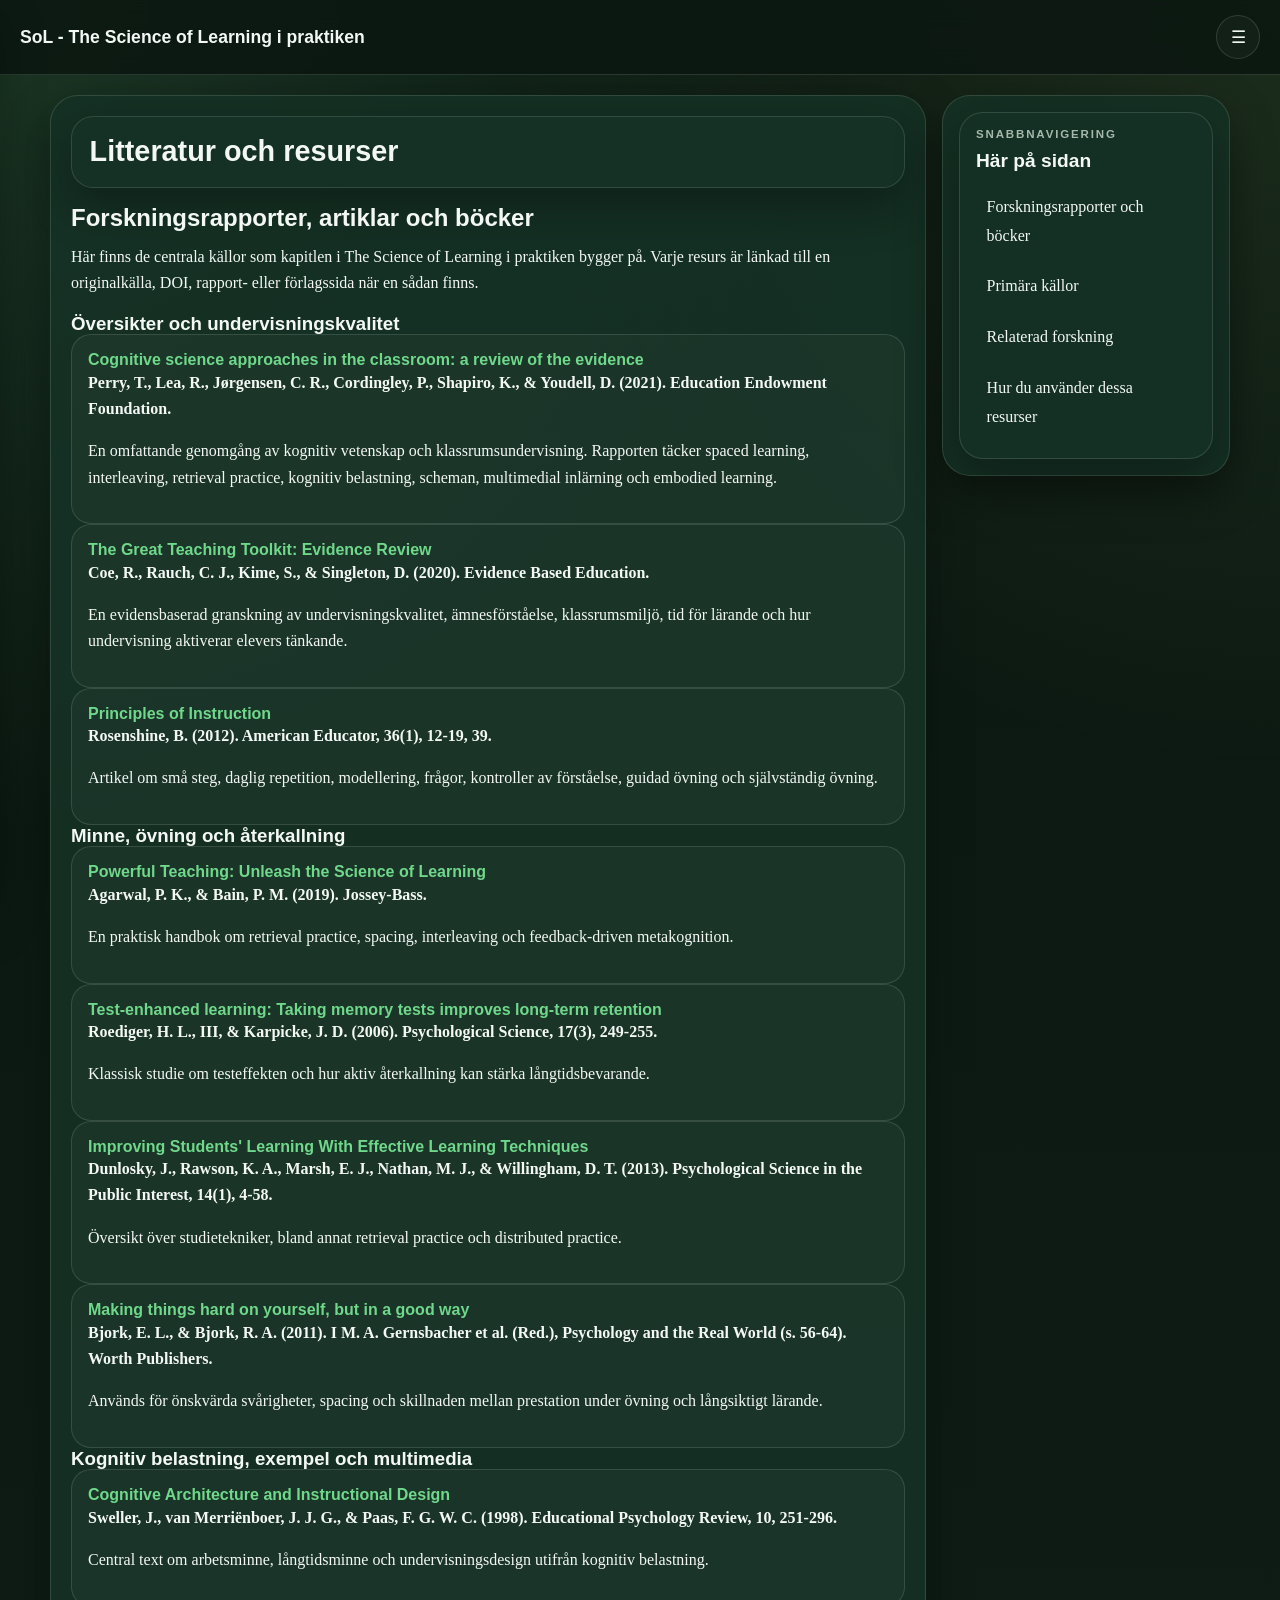
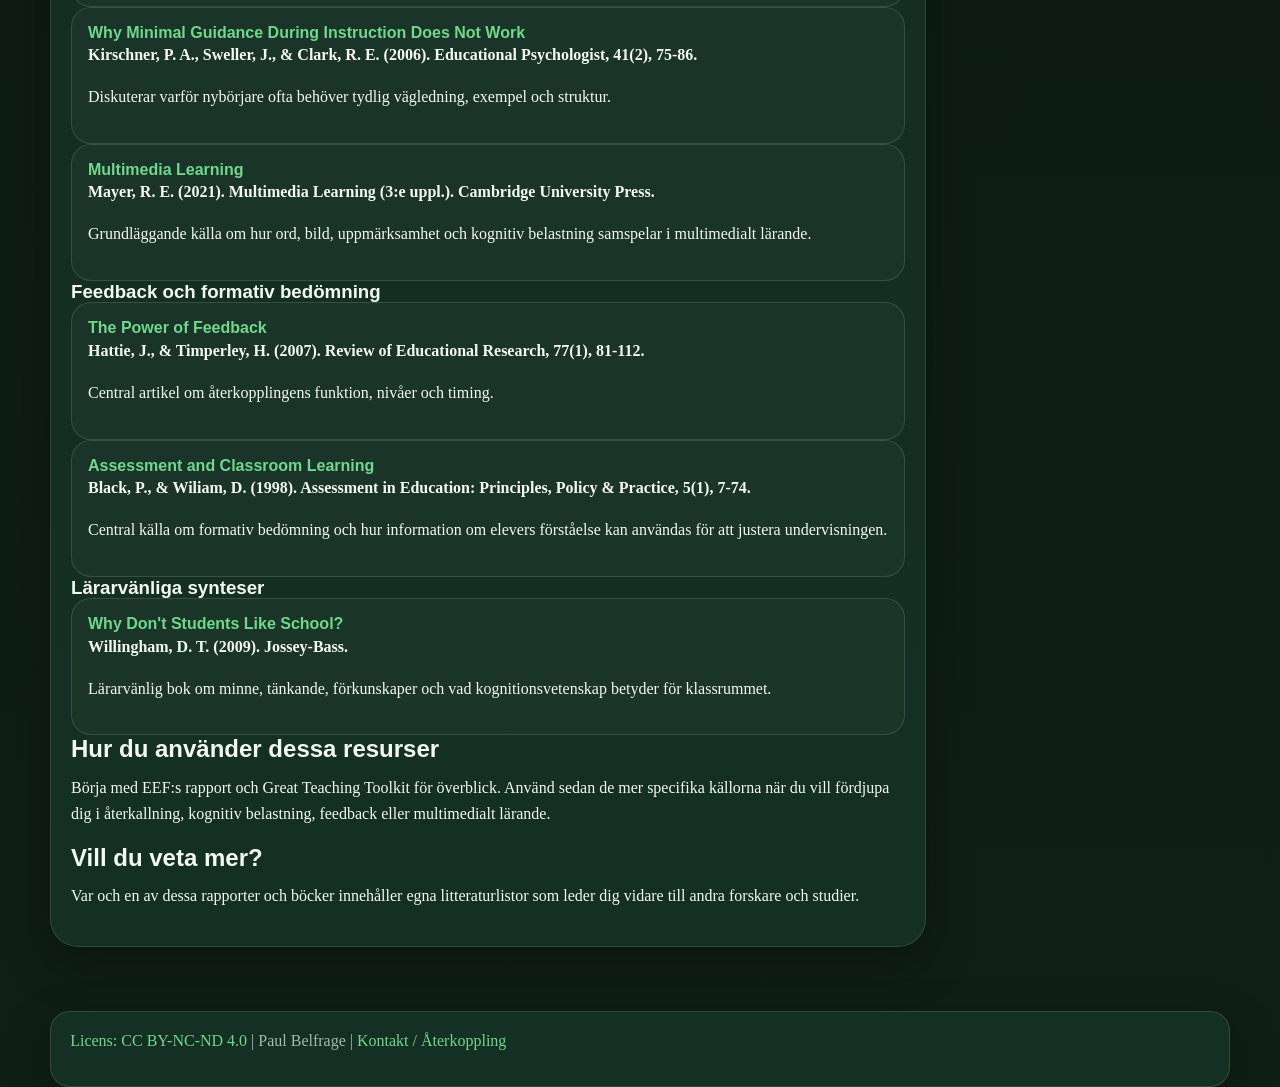
==== litteratur.html @ 5ec09e28 "first commit" ====
<!DOCTYPE html>
<html lang="sv">

<head>
    <meta charset="UTF-8">
    <meta name="viewport" content="width=device-width, initial-scale=1.0">
    <meta name="description"
        content="Litteratur och resurser för The Science of Learning i praktiken - alla originalrapporter och böcker.">
    <title>Litteratur och resurser - The Science of Learning i praktiken</title>
    <link rel="stylesheet" href="css/style.css">
</head>

<body>
    <nav class="navbar">
        <a href="index.html" class="logo">SoL - The Science of Learning i praktiken</a>
        <button class="menu-toggle" id="menu-toggle" aria-label="Öppna kapitelmeny">☰</button>
    </nav>

    <aside class="side-menu" id="side-menu" aria-label="Kapitelmeny">
        <a href="index.html" class="menu-close" id="menu-close" aria-label="Stäng kapitelmeny">✕</a>
        <h2>Meny</h2>
        <nav class="chapter-menu">
            <a href="index.html">Hem</a>
            <a href="chapters/chapter-1.html">Kapitel 1: Introduktion</a>
            <a href="litteratur.html">Litteratur och resurser</a>
        </nav>
    </aside>

    <main class="container chapter-shell">
        <article class="chapter-main">
            <div class="chapter-header">
                <h1>Litteratur och resurser</h1>
            </div>

            <section id="chapter-content">
                <h2>Forskningsrapporter, artiklar och böcker</h2>
                <p>Här finns de centrala källor som kapitlen i The Science of Learning i praktiken bygger på. Varje resurs är länkad till en originalkälla, DOI, rapport- eller förlagssida när en sådan finns.</p>

                <h3>Översikter och undervisningskvalitet</h3>

                <div class="resource-item">
                    <h4><a href="https://educationendowmentfoundation.org.uk/education-evidence/guidance-reports/cognitive-science" target="_blank" rel="noopener noreferrer">Cognitive science approaches in the classroom: a review of the evidence</a></h4>
                    <p><strong>Perry, T., Lea, R., Jørgensen, C. R., Cordingley, P., Shapiro, K., & Youdell, D. (2021). Education Endowment Foundation.</strong></p>
                    <p>En omfattande genomgång av kognitiv vetenskap och klassrumsundervisning. Rapporten täcker spaced learning, interleaving, retrieval practice, kognitiv belastning, scheman, multimedial inlärning och embodied learning.</p>
                </div>

                <div class="resource-item">
                    <h4><a href="https://evidencebased.education/the-great-teaching-toolkit-evidence-review/" target="_blank" rel="noopener noreferrer">The Great Teaching Toolkit: Evidence Review</a></h4>
                    <p><strong>Coe, R., Rauch, C. J., Kime, S., & Singleton, D. (2020). Evidence Based Education.</strong></p>
                    <p>En evidensbaserad granskning av undervisningskvalitet, ämnesförståelse, klassrumsmiljö, tid för lärande och hur undervisning aktiverar elevers tänkande.</p>
                </div>

                <div class="resource-item">
                    <h4><a href="https://www.aft.org/ae/spring2012/rosenshine" target="_blank" rel="noopener noreferrer">Principles of Instruction</a></h4>
                    <p><strong>Rosenshine, B. (2012). American Educator, 36(1), 12-19, 39.</strong></p>
                    <p>Artikel om små steg, daglig repetition, modellering, frågor, kontroller av förståelse, guidad övning och självständig övning.</p>
                </div>

                <h3>Minne, övning och återkallning</h3>

                <div class="resource-item">
                    <h4><a href="https://www.sagepub.com/books/powerful-teaching" target="_blank" rel="noopener noreferrer">Powerful Teaching: Unleash the Science of Learning</a></h4>
                    <p><strong>Agarwal, P. K., & Bain, P. M. (2019). Jossey-Bass.</strong></p>
                    <p>En praktisk handbok om retrieval practice, spacing, interleaving och feedback-driven metakognition.</p>
                </div>

                <div class="resource-item">
                    <h4><a href="https://doi.org/10.1111/j.1467-9280.2006.01693.x" target="_blank" rel="noopener noreferrer">Test-enhanced learning: Taking memory tests improves long-term retention</a></h4>
                    <p><strong>Roediger, H. L., III, & Karpicke, J. D. (2006). Psychological Science, 17(3), 249-255.</strong></p>
                    <p>Klassisk studie om testeffekten och hur aktiv återkallning kan stärka långtidsbevarande.</p>
                </div>

                <div class="resource-item">
                    <h4><a href="https://doi.org/10.1177/1529100612453266" target="_blank" rel="noopener noreferrer">Improving Students' Learning With Effective Learning Techniques</a></h4>
                    <p><strong>Dunlosky, J., Rawson, K. A., Marsh, E. J., Nathan, M. J., & Willingham, D. T. (2013). Psychological Science in the Public Interest, 14(1), 4-58.</strong></p>
                    <p>Översikt över studietekniker, bland annat retrieval practice och distributed practice.</p>
                </div>

                <div class="resource-item">
                    <h4><a href="https://bjorklab.psych.ucla.edu/research/#spacing" target="_blank" rel="noopener noreferrer">Making things hard on yourself, but in a good way</a></h4>
                    <p><strong>Bjork, E. L., & Bjork, R. A. (2011). I M. A. Gernsbacher et al. (Red.), Psychology and the Real World (s. 56-64). Worth Publishers.</strong></p>
                    <p>Används för önskvärda svårigheter, spacing och skillnaden mellan prestation under övning och långsiktigt lärande.</p>
                </div>

                <h3>Kognitiv belastning, exempel och multimedia</h3>

                <div class="resource-item">
                    <h4><a href="https://doi.org/10.1023/A:1022193728205" target="_blank" rel="noopener noreferrer">Cognitive Architecture and Instructional Design</a></h4>
                    <p><strong>Sweller, J., van Merriënboer, J. J. G., & Paas, F. G. W. C. (1998). Educational Psychology Review, 10, 251-296.</strong></p>
                    <p>Central text om arbetsminne, långtidsminne och undervisningsdesign utifrån kognitiv belastning.</p>
                </div>

                <div class="resource-item">
                    <h4><a href="https://doi.org/10.1207/s15326985ep4102_1" target="_blank" rel="noopener noreferrer">Why Minimal Guidance During Instruction Does Not Work</a></h4>
                    <p><strong>Kirschner, P. A., Sweller, J., & Clark, R. E. (2006). Educational Psychologist, 41(2), 75-86.</strong></p>
                    <p>Diskuterar varför nybörjare ofta behöver tydlig vägledning, exempel och struktur.</p>
                </div>

                <div class="resource-item">
                    <h4><a href="https://openlibrary.org/isbn/9781316638088" target="_blank" rel="noopener noreferrer">Multimedia Learning</a></h4>
                    <p><strong>Mayer, R. E. (2021). Multimedia Learning (3:e uppl.). Cambridge University Press.</strong></p>
                    <p>Grundläggande källa om hur ord, bild, uppmärksamhet och kognitiv belastning samspelar i multimedialt lärande.</p>
                </div>

                <h3>Feedback och formativ bedömning</h3>

                <div class="resource-item">
                    <h4><a href="https://doi.org/10.3102/003465430298487" target="_blank" rel="noopener noreferrer">The Power of Feedback</a></h4>
                    <p><strong>Hattie, J., & Timperley, H. (2007). Review of Educational Research, 77(1), 81-112.</strong></p>
                    <p>Central artikel om återkopplingens funktion, nivåer och timing.</p>
                </div>

                <div class="resource-item">
                    <h4><a href="https://doi.org/10.1080/0969595980050102" target="_blank" rel="noopener noreferrer">Assessment and Classroom Learning</a></h4>
                    <p><strong>Black, P., & Wiliam, D. (1998). Assessment in Education: Principles, Policy & Practice, 5(1), 7-74.</strong></p>
                    <p>Central källa om formativ bedömning och hur information om elevers förståelse kan användas för att justera undervisningen.</p>
                </div>

                <h3>Lärarvänliga synteser</h3>

                <div class="resource-item">
                    <h4><a href="https://openlibrary.org/isbn/9781119715665" target="_blank" rel="noopener noreferrer">Why Don't Students Like School?</a></h4>
                    <p><strong>Willingham, D. T. (2009). Jossey-Bass.</strong></p>
                    <p>Lärarvänlig bok om minne, tänkande, förkunskaper och vad kognitionsvetenskap betyder för klassrummet.</p>
                </div>

                <h2>Hur du använder dessa resurser</h2>
                <p>Börja med EEF:s rapport och Great Teaching Toolkit för överblick. Använd sedan de mer specifika källorna när du vill fördjupa dig i återkallning, kognitiv belastning, feedback eller multimedialt lärande.</p>

                <h2>Vill du veta mer?</h2>
                <p>Var och en av dessa rapporter och böcker innehåller egna litteraturlistor som leder dig vidare till andra forskare och studier.</p>
            </section>
        </article>

        <aside class="chapter-aside">
            <section class="aside-card">
                <p class="eyebrow">Snabbnavigering</p>
                <h2>Här på sidan</h2>
                <nav class="chapter-toc">
                    <ul class="chapter-toc-list">
                        <li><a href="#" class="toc-link">Forskningsrapporter och böcker</a></li>
                        <li><a href="#" class="toc-link">Primära källor</a></li>
                        <li><a href="#" class="toc-link">Relaterad forskning</a></li>
                        <li><a href="#" class="toc-link">Hur du använder dessa resurser</a></li>
                    </ul>
                </nav>
            </section>
        </aside>
    </main>

    <footer class="site-footer site-footer-wide">
        <p><a href="https://creativecommons.org/licenses/by-nc-nd/4.0/" target="_blank" rel="noopener noreferrer">Licens: CC BY-NC-ND 4.0</a> | Paul Belfrage | <a href="https://docs.google.com/forms/d/e/1FAIpQLSc8fyjjAhtlfX3u6UeVvk6AlF_3-ow0UdZmgP3QtJIn5s7_hw/viewform" target="_blank" rel="noopener noreferrer">Kontakt / Återkoppling</a></p>
    </footer>

    <script src="js/main.js"></script>
</body>

</html>
---- css/style.css ----
/* Space Safari - Simplified Stylesheet */

/* Programmering nivå 1 med Python */

:root {
  color-scheme: dark;
  --bg: #0b1711;
  --bg-end: #0f1f16;
  --bg-alt: #102218;
  --surface: #163125;
  --surface-2: #1b3a2c;
  --accent: #6fd88a;
  --accent-strong: #b6f17c;
  --text: #f3f8f4;
  --text-muted: #a7b8ac;
  --border: rgba(167, 184, 172, 0.2);
  --shadow: 0 18px 48px rgba(0, 0, 0, 0.3);
  --navbar-bg: rgba(11, 23, 17, 0.86);
  --side-menu-bg: rgba(10, 21, 15, 0.98);
  --panel-bg: rgba(22, 49, 37, 0.9);
  --panel-bg-soft: rgba(22, 49, 37, 0.68);
  --control-bg: rgba(255, 255, 255, 0.03);
  --control-bg-strong: rgba(255, 255, 255, 0.05);
  --overlay-bg: rgba(3, 8, 6, 0.56);
  --accent-text: #08140d;
  --hover-surface: #234533;
  --code-bg: #0a160f;
  --media-bg: #050e09;
  --hero-gradient-start: rgba(111, 216, 138, 0.08);
  --hero-gradient-end: rgba(182, 241, 124, 0.06);
  --topic-text: #e7f8ea;
  --reading-width: 72ch;
}

body[data-theme="light"] {
  color-scheme: light;
  --bg: #f4f7f0;
  --bg-end: #e9f0e4;
  --bg-alt: #eef4ea;
  --surface: #ffffff;
  --surface-2: #e4eee0;
  --accent: #2d8a48;
  --accent-strong: #246b3a;
  --text: #142219;
  --text-muted: #55665a;
  --border: rgba(67, 91, 74, 0.22);
  --shadow: 0 16px 42px rgba(31, 57, 38, 0.12);
  --navbar-bg: rgba(248, 251, 245, 0.9);
  --side-menu-bg: rgba(248, 251, 245, 0.98);
  --panel-bg: rgba(255, 255, 255, 0.9);
  --panel-bg-soft: rgba(255, 255, 255, 0.76);
  --control-bg: rgba(20, 34, 25, 0.04);
  --control-bg-strong: rgba(20, 34, 25, 0.07);
  --overlay-bg: rgba(20, 34, 25, 0.28);
  --accent-text: #ffffff;
  --hover-surface: #dce9d8;
  --code-bg: #edf4eb;
  --media-bg: #dde8d9;
  --hero-gradient-start: rgba(45, 138, 72, 0.08);
  --hero-gradient-end: rgba(128, 153, 48, 0.08);
  --topic-text: #173d24;
}

* {
  box-sizing: border-box;
}

html {
  scroll-behavior: smooth;
  scroll-padding-top: 80px;
}

body {
  margin: 0;
  min-height: 100vh;
  font-family: Georgia, "Times New Roman", serif;
  line-height: 1.65;
  color: var(--text);
  background:
    radial-gradient(
      circle at top left,
      rgba(111, 216, 138, 0.16),
      transparent 28%
    ),
    radial-gradient(
      circle at top right,
      rgba(182, 241, 124, 0.1),
      transparent 26%
    ),
    linear-gradient(180deg, var(--bg) 0%, var(--bg-end) 100%);
}

body.menu-open {
  overflow: hidden;
}

body.menu-open::before {
  content: "";
  position: fixed;
  inset: 0;
  background: var(--overlay-bg);
  z-index: 95;
}

img {
  max-width: 100%;
  display: block;
}

a {
  color: var(--accent);
  text-decoration: none;
}

a:hover {
  text-decoration: underline;
}

h1,
h2,
h3,
h4 {
  font-family: "Trebuchet MS", "Segoe UI", sans-serif;
  line-height: 1.15;
  margin: 0;
}

p {
  margin: 0 0 1rem;
}

ul,
ol {
  margin: 0.25rem 0 1rem;
  padding-left: 1.35rem;
}

.container {
  width: calc(100% - 2rem);
  max-width: 1180px;
  margin: 0 auto;
  padding: 1.25rem 0 3rem;
}

.navbar {
  position: sticky;
  top: 0;
  z-index: 90;
  display: flex;
  flex-wrap: wrap;
  align-items: center;
  justify-content: space-between;
  gap: 1rem;
  padding: 0.95rem 1.25rem;
  background: var(--navbar-bg);
  backdrop-filter: blur(14px);
  border-bottom: 1px solid var(--border);
}

.logo {
  order: 1;
  font-family: "Trebuchet MS", "Segoe UI", sans-serif;
  font-size: 1.1rem;
  font-weight: 700;
  color: var(--text);
}

.site-search {
  order: 2;
  flex: 1 1 320px;
  max-width: 480px;
  min-width: 220px;
  display: flex;
  align-items: center;
  gap: 0.5rem;
  position: relative;
}

.site-search-toggle {
  display: none;
  order: 1;
  align-items: center;
  justify-content: center;
  width: 2.75rem;
  height: 2.75rem;
  border: 1px solid var(--border);
  border-radius: 999px;
  background: var(--control-bg);
  color: var(--text);
  font-size: 1.05rem;
  cursor: pointer;
}

.site-search-panel {
  order: 2;
  flex: 1 1 320px;
  min-width: 220px;
  display: flex;
  align-items: center;
}

.site-search-panel .gcse-search {
  width: 100%;
}

.site-search-panel .gsc-control-cse,
.site-search-panel .gsc-control-cse-en,
.site-search .gsc-control-cse,
.site-search .gsc-control-cse-en {
  background: transparent !important;
  border: 0 !important;
  padding: 0 !important;
  margin: 0 !important;
}

.site-search-panel table.gsc-search-box,
.site-search table.gsc-search-box {
  margin: 0 !important;
}

.site-search-panel .gsc-search-box td,
.site-search .gsc-search-box td {
  padding: 0 !important;
}

.site-search-panel .gsc-input-box,
.site-search .gsc-input-box {
  background: var(--control-bg) !important;
  border: 1px solid var(--border) !important;
  box-shadow: none !important;
  border-radius: 999px !important;
  padding: 0.15rem 0.45rem !important;
}

.site-search-panel input.gsc-input,
.site-search input.gsc-input {
  background: transparent !important;
  color: var(--text) !important;
}

.site-search-panel input.gsc-input::placeholder,
.site-search input.gsc-input::placeholder {
  color: var(--text-muted) !important;
}

.site-search-panel .gsc-search-button-v2,
.site-search-panel .gsc-search-button-v2:hover,
.site-search-panel .gsc-search-button-v2:focus,
.site-search .gsc-search-button-v2,
.site-search .gsc-search-button-v2:hover,
.site-search .gsc-search-button-v2:focus {
  background: var(--accent) !important;
  border: 1px solid var(--accent) !important;
  border-radius: 999px !important;
  box-shadow: none !important;
}

.site-search-panel .gsc-search-button-v2 svg,
.site-search-panel .gsc-search-button-v2 path,
.site-search .gsc-search-button-v2 svg,
.site-search .gsc-search-button-v2 path {
  fill: var(--accent-text) !important;
}

.site-search-panel .gsc-results-wrapper-visible,
.site-search-panel .gsc-results-wrapper-overlay,
.site-search .gsc-results-wrapper-visible,
.site-search .gsc-results-wrapper-overlay {
  max-height: 70vh !important;
  min-height: 420px !important;
  overflow-y: auto !important;
}

.site-search-panel .gsc-results-wrapper-visible,
.site-search .gsc-results-wrapper-visible {
  width: 92vw !important;
  max-width: 680px !important;
}

.site-search-panel .gsc-resultsbox-visible,
.site-search-panel .gsc-results,
.site-search .gsc-resultsbox-visible,
.site-search .gsc-results {
  width: 100% !important;
}

.site-search-panel .gsc-webResult.gsc-result,
.site-search-panel .gsc-result,
.site-search .gsc-webResult.gsc-result,
.site-search .gsc-result {
  background: var(--panel-bg) !important;
  border-color: var(--border) !important;
}

.site-search-panel .gscb_a,
.site-search .gscb_a {
  color: var(--text) !important;
}

.page-search-shell {
  width: 100%;
  margin: 0 auto;
  max-width: 1180px;
  padding: 0.75rem 1rem 0;
  display: flex;
  flex-wrap: wrap;
  align-items: center;
  gap: 0.5rem;
}

.page-search-shell .site-search-panel {
  max-width: 520px;
  margin: 0 auto;
}

.menu-toggle,
.menu-close,
.primary-link,
.secondary-link,
.preview-link,
.nav-button,
.chapter-link,
.preview-btn {
  -webkit-tap-highlight-color: transparent;
}

.menu-toggle {
  order: 3;
  border: 1px solid var(--border);
  border-radius: 999px;
  background: var(--control-bg);
  color: var(--text);
  width: 2.75rem;
  height: 2.75rem;
  font-size: 1.05rem;
  cursor: pointer;
}

.theme-toggle {
  order: 2;
  display: inline-flex;
  align-items: center;
  justify-content: center;
  gap: 0.35rem;
  min-width: 2.75rem;
  height: 2.75rem;
  padding: 0 0.85rem;
  border: 1px solid var(--border);
  border-radius: 999px;
  background: var(--control-bg);
  color: var(--text);
  font:
    700 0.9rem/1 "Trebuchet MS",
    "Segoe UI",
    sans-serif;
  cursor: pointer;
}

.theme-toggle:hover,
.menu-toggle:hover,
.site-search-toggle:hover {
  border-color: rgba(111, 216, 138, 0.45);
  background: rgba(111, 216, 138, 0.08);
}

.side-menu {
  position: fixed;
  inset: 0 auto 0 0;
  width: 22rem;
  max-width: 92vw;
  padding: 1.25rem;
  background: var(--side-menu-bg);
  border-right: 1px solid var(--border);
  box-shadow: var(--shadow);
  transform: translateX(-102%);
  transition: transform 0.28s ease;
  z-index: 100;
  overflow-y: auto;
}

.side-menu.active {
  transform: translateX(0);
}

.side-menu h2 {
  margin: 0.25rem 0 1rem;
  font-size: 1.3rem;
}

.menu-close {
  position: absolute;
  top: 0.85rem;
  right: 0.85rem;
  width: 2.2rem;
  height: 2.2rem;
  display: grid;
  place-items: center;
  border-radius: 999px;
  border: 1px solid var(--border);
  color: var(--text);
}

.chapter-menu {
  display: grid;
  gap: 0.65rem;
}

.chapter-link {
  display: flex;
  gap: 0.8rem;
  align-items: flex-start;
  padding: 0.8rem 0.9rem;
  border: 1px solid var(--border);
  border-radius: 16px;
  color: var(--text);
  background: var(--control-bg);
}

.chapter-link:hover {
  text-decoration: none;
  border-color: rgba(111, 216, 138, 0.45);
  background: rgba(111, 216, 138, 0.08);
}

.chapter-number {
  color: var(--accent-strong);
  font-weight: 700;
  min-width: 2.25rem;
  font-family: "Trebuchet MS", "Segoe UI", sans-serif;
}

.chapter-title {
  color: var(--text);
}

.home-page,
.preview-page {
  max-width: 1120px;
}

.hero {
  display: grid;
  grid-template-columns: minmax(0, 1.3fr) minmax(18rem, 0.9fr);
  gap: 1.25rem;
  align-items: stretch;
  margin-top: 1.25rem;
}

.hero-compact {
  margin-top: 1.1rem;
}

.hero-copy,
.hero-card,
.feature-card,
.split-mode-panel,
.chapter-main,
.chapter-aside,
.aside-card,
.content-section,
.chapter-header,
.nav-button,
.site-footer {
  background: rgba(22, 49, 37, 0.9);
  background: var(--panel-bg);
  border: 1px solid var(--border);
  box-shadow: var(--shadow);
}

.hero-copy,
.hero-card,
.feature-card,
.split-mode-panel,
.aside-card {
  border-radius: 24px;
}

.hero-copy {
  padding: 2rem;
  display: flex;
  flex-direction: column;
  justify-content: center;
}

.eyebrow {
  margin: 0 0 0.6rem;
  text-transform: uppercase;
  letter-spacing: 0.16em;
  color: var(--accent-strong);
  font:
    700 0.72rem/1 "Trebuchet MS",
    "Segoe UI",
    sans-serif;
}

.hero h1 {
  font-size: 3.2rem;
  max-width: 11ch;
  margin-bottom: 0.75rem;
}

.subtitle {
  font-size: 1.05rem;
  color: var(--text-muted);
  max-width: 62ch;
}

.hero-actions {
  display: flex;
  flex-wrap: wrap;
  gap: 0.8rem;
  margin-top: 1.2rem;
}

.primary-link,
.secondary-link,
.preview-link {
  display: inline-flex;
  align-items: center;
  justify-content: center;
  min-height: 2.9rem;
  padding: 0.7rem 1.05rem;
  border-radius: 999px;
  font:
    700 0.95rem/1.1 "Trebuchet MS",
    "Segoe UI",
    sans-serif;
}

.primary-link,
.preview-link {
  color: #08140d;
  color: var(--accent-text);
  background: linear-gradient(135deg, var(--accent) 0%, #9ce067 100%);
}

.secondary-link {
  color: var(--text);
  border: 1px solid var(--border);
  background: var(--control-bg);
}

.hero-card {
  padding: 1.5rem;
}

.hero-card-label {
  margin: 0 0 0.5rem;
  color: var(--accent-strong);
  font:
    700 0.85rem/1 "Trebuchet MS",
    "Segoe UI",
    sans-serif;
  text-transform: uppercase;
  letter-spacing: 0.12em;
}

.hero-card h2 {
  margin-bottom: 0.75rem;
  font-size: 1.45rem;
}

.hero-card p,
.hero-card li,
.feature-card p,
.split-mode-copy p,
.chapter-aside p,
.chapter-aside li,
.content-section p {
  color: var(--text-muted);
}

.hero-card ul {
  margin-top: 1rem;
}

.page-stack {
  display: grid;
  gap: 1.4rem;
  margin-top: 1.3rem;
}

.feature-grid {
  display: grid;
  grid-template-columns: repeat(3, minmax(0, 1fr));
  gap: 1rem;
}

.feature-card {
  padding: 1.25rem;
}

.feature-card h2 {
  margin-bottom: 0.6rem;
  font-size: 1.1rem;
}

.course-intro {
  align-items: stretch;
}

.course-steps {
  display: grid;
  gap: 0.8rem;
  padding-left: 1.2rem;
}

.course-steps li {
  color: var(--text-muted);
}

.course-steps strong {
  color: var(--text);
}

.toc-section,
.split-mode,
.chapter-header,
.content-section,
.chapter-nav,
.chapter-hero {
  width: 100%;
}

.toc-section {
  padding: 1.25rem 1.25rem 1.4rem;
  border: 1px solid var(--border);
  border-radius: 28px;
  background: var(--panel-bg-soft);
}

.section-heading {
  display: flex;
  justify-content: space-between;
  gap: 1rem;
  align-items: end;
  margin-bottom: 1rem;
}

.section-heading h2 {
  font-size: 1.6rem;
}

.section-note {
  max-width: 32ch;
  color: var(--text-muted);
  font-size: 0.95rem;
  margin: 0;
}

.chapter-menu-home {
  grid-template-columns: repeat(2, minmax(0, 1fr));
}

.chapter-menu-home .chapter-link {
  min-height: 4rem;
}

.roadmap-grid {
  display: grid;
  grid-template-columns: repeat(2, minmax(0, 1fr));
  gap: 1rem;
}

.roadmap-card {
  padding: 1.15rem;
  border: 1px solid var(--border);
  border-radius: 18px;
  background: var(--control-bg);
}

.roadmap-card h3 {
  margin: 0.45rem 0 0.6rem;
  font-size: 1.12rem;
}

.roadmap-card p {
  margin: 0;
  color: var(--text-muted);
}

.roadmap-range {
  display: inline-flex;
  color: var(--accent-strong);
  font:
    700 0.78rem/1 "Trebuchet MS",
    "Segoe UI",
    sans-serif;
  text-transform: uppercase;
  letter-spacing: 0.1em;
}

.split-mode {
  display: grid;
  grid-template-columns: minmax(0, 1.25fr) minmax(18rem, 0.75fr);
  gap: 1rem;
  align-items: stretch;
}

.split-mode-copy,
.split-mode-panel {
  padding: 1.35rem;
}

.split-mode-copy h2,
.feature-card h2,
.chapter-main h2,
.chapter-aside h2,
.chapter-aside h3 {
  margin-bottom: 0.75rem;
}

.split-mode-panel ol,
.split-mode-panel ul {
  margin-bottom: 0;
}

.site-footer {
  margin-top: 1.4rem;
  padding: 1rem 1.2rem;
  border-radius: 20px;
  color: var(--text-muted);
}

.site-footer-wide {
  margin: 1rem auto 0;
  width: calc(100% - 2rem);
  max-width: 1180px;
}

.chapter-shell {
  display: grid;
  grid-template-columns: minmax(0, 1fr) minmax(18rem, 0.32fr);
  gap: 1rem;
  align-items: start;
}

.chapter-main {
  min-width: 0;
  padding: 1.25rem;
  border-radius: 28px;
}


.chapter-quiz-section {
  margin-top: 2rem;
}

.quiz-grid {
  display: grid;
  gap: 1.5rem;
  grid-template-columns: 1fr;
  margin-top: 1.2rem;
}

.quiz-card {
  margin: 0;
  padding: 1.15rem;
  border: 1px solid var(--border);
  border-radius: 16px;
  background: var(--control-bg-strong);
}

.quiz-question {
  margin: 0 0 1rem;
  display: block;
  font-weight: 700;
}

.quiz-options {
  display: flex;
  flex-direction: column;
  gap: 0.8rem;
}

.quiz-option {
  display: flex;
  align-items: flex-start;
  gap: 0.7rem;
  width: 100%;
  box-sizing: border-box;
  padding: 0.8rem 0.9rem;
  border-radius: 12px;
  background: var(--control-bg);
}

.quiz-option input {
  margin-top: 0.2rem;
}

.quiz-actions {
  margin-top: 1.4rem;
  display: grid;
  gap: 0.8rem;
}

.quiz-submit {
  justify-self: start;
  border: 0;
  border-radius: 999px;
  padding: 0.85rem 1.3rem;
  background: var(--accent);
  color: var(--accent-text);
  font: inherit;
  font-weight: 700;
  cursor: pointer;
}

.quiz-status {
  margin: 0;
  color: var(--text-muted);
}

.quiz-results {
  margin-top: 1.4rem;
}

.quiz-results-grid {
  display: grid;
  gap: 1rem;
  margin-top: 1rem;
}

.quiz-result-card {
  padding: 1rem;
  border-radius: 14px;
  border: 1px solid var(--border);
  background: var(--control-bg-strong);
}

.quiz-card--missing,
.quiz-result-card--incorrect {
  border-color: rgba(255, 171, 145, 0.7);
}

.quiz-card--correct,
.quiz-result-card--correct {
  border-color: rgba(111, 216, 138, 0.7);
}

.quiz-result-question {
  margin-top: 0;
}

.quiz-result-explanation {
  margin-bottom: 0;
}

.chapter-resources-section {
  margin-top: 1.25rem;
  padding: 0.95rem 1rem 1rem;
}

.chapter-resources-section h2 {
  font-size: 1.15rem;
}

.chapter-resources-section .resource-list {
  gap: 0.55rem;
}

.chapter-resources-section .resource-item {
  padding: 0.7rem 0.8rem;
  border-radius: 12px;
}

.chapter-resources-section .resource-item h3 {
  margin-bottom: 0.25rem;
  font-size: 0.95rem;
}

.chapter-resources-section .resource-item p {
  margin-bottom: 0;
  font-size: 0.84rem;
  line-height: 1.45;
}
.chapter-aside {
  position: sticky;
  top: 5rem;
  display: grid;
  gap: 1rem;
  border-radius: 28px;
  padding: 1rem;
}

.chapter-hero {
  padding: 1rem 1.1rem 1.25rem;
  border-radius: 24px;
  margin-bottom: 1rem;
  background: linear-gradient(
    135deg,
    var(--hero-gradient-start),
    var(--hero-gradient-end)
  );
  border: 1px solid var(--border);
}

.chapter-hero h1 {
  font-size: 2.35rem;
}

.chapter-hero .subtitle {
  margin-top: 0.5rem;
}

.chapter-hero a {
  color: var(--text);
}

.chapter-header,
.content-section {
  border-radius: 22px;
  padding: 1.1rem 1.1rem 1.2rem;
  margin-bottom: 1rem;
}

.chapter-header h1 {
  font-size: 1.8rem;
}

.chapter-meta {
  display: flex;
  flex-wrap: wrap;
  gap: 0.75rem 1rem;
  margin-top: 0.8rem;
  color: var(--text-muted);
  font:
    700 0.9rem/1.2 "Trebuchet MS",
    "Segoe UI",
    sans-serif;
}

.chapter-header .chapter-meta span {
  padding: 0.4rem 0.7rem;
  border-radius: 999px;
  background: var(--control-bg);
  border: 1px solid var(--border);
}

.key-topics {
  display: flex;
  flex-wrap: wrap;
  gap: 0.55rem;
  margin-top: 1rem;
}

.key-topics span {
  padding: 0.42rem 0.72rem;
  border-radius: 999px;
  border: 1px solid rgba(111, 216, 138, 0.3);
  background: rgba(111, 216, 138, 0.12);
  color: var(--topic-text);
  font:
    700 0.82rem/1 "Trebuchet MS",
    "Segoe UI",
    sans-serif;
}

.content-section ul,
.content-section ol,
.aside-card ul,
.aside-card ol {
  line-height: 1.8;
}

.video-grid,
.resource-list {
  display: grid;
  gap: 0.9rem;
}

.video-card,
.resource-item {
  padding: 1rem;
  border-radius: 20px;
  background: var(--control-bg);
  border: 1px solid var(--border);
}

.video-card h3,
.resource-item h3 {
  margin-bottom: 0.35rem;
}

.video-embed {
  width: 100%;
  aspect-ratio: 16 / 9;
  border: 0;
  border-radius: 16px;
  margin-top: 0.8rem;
}

.gif-embed {
  width: 100%;
  height: auto;
  object-fit: contain;
  background: var(--media-bg);
}

.chapter-nav {
  display: grid;
  grid-template-columns: repeat(2, minmax(0, 1fr));
  gap: 0.9rem;
}

.nav-button {
  display: flex;
  justify-content: space-between;
  gap: 0.8rem;
  padding: 1rem 1.05rem;
  border-radius: 20px;
  color: var(--text);
}

.nav-button:hover {
  text-decoration: none;
  border-color: rgba(111, 216, 138, 0.45);
  transform: translateY(-1px);
}

.nav-label {
  color: var(--text-muted);
  font:
    700 0.8rem/1 "Trebuchet MS",
    "Segoe UI",
    sans-serif;
  text-transform: uppercase;
  letter-spacing: 0.1em;
}

.nav-title {
  margin-top: 0.35rem;
  font:
    700 1rem/1.2 "Trebuchet MS",
    "Segoe UI",
    sans-serif;
}

.chapter-aside .aside-card {
  padding: 1rem 1rem 1.15rem;
}

.aside-card h2 {
  font-size: 1.2rem;
}

.aside-card h3 {
  font-size: 1.05rem;
}

.chapter-aside ul,
.chapter-aside ol {
  margin-bottom: 0;
}

.chapter-toc {
  margin-top: 0.75rem;
}

.chapter-toc-list {
  margin: 0;
  padding: 0;
  list-style: none;
  display: grid;
  gap: 0.35rem;
}

.chapter-toc-list li {
  margin: 0;
}

.chapter-toc .toc-link {
  display: block;
  padding: 0.45rem 0.6rem;
  border-radius: 10px;
  color: var(--text);
  border: 1px solid transparent;
  transition:
    background 0.2s ease,
    border-color 0.2s ease;
}

.chapter-toc .toc-link:hover {
  text-decoration: none;
  background: rgba(111, 216, 138, 0.1);
  border-color: rgba(111, 216, 138, 0.35);
}

.chapter-toc .toc-link-sub {
  padding-left: 1.2rem;
  font-size: 0.95rem;
  color: var(--text-muted);
}

.toc-empty {
  margin: 0;
  color: var(--text-muted);
}

pre,
code {
  font-family: "SFMono-Regular", "Menlo", "Consolas", monospace;
}

pre {
  overflow-x: auto;
  padding: 1rem;
  border-radius: 18px;
  background: var(--code-bg);
  border: 1px solid var(--border);
}

code {
  padding: 0.15rem 0.35rem;
  border-radius: 6px;
  background: var(--control-bg-strong);
}

pre code {
  padding: 0;
  background: transparent;
}

blockquote {
  margin: 1rem 0;
  padding: 0.9rem 1rem;
  border-left: 4px solid var(--accent-strong);
  background: rgba(182, 241, 124, 0.09);
  color: var(--text-muted);
}

table {
  width: 100%;
  border-collapse: collapse;
  overflow: hidden;
  border-radius: 14px;
}

th,
td {
  border: 1px solid var(--border);
  padding: 0.65rem 0.75rem;
  vertical-align: top;
}

th {
  background: var(--control-bg-strong);
  text-align: left;
}

@media (max-width: 1080px) {
  .hero,
  .split-mode,
  .chapter-shell,
  .feature-grid,
  .roadmap-grid {
    grid-template-columns: 1fr;
  }

  .chapter-aside {
    position: static;
  }

  .chapter-menu-home {
    grid-template-columns: 1fr;
  }
}

@media (max-width: 720px) {
  .container,
  .site-footer-wide {
    width: calc(100% - 1rem);
    max-width: 100%;
  }

  .navbar {
    padding-inline: 0.85rem;
  }

  .logo {
    order: 1;
  }

  .site-search {
    order: 2;
    flex: 0 0 auto;
    min-width: 0;
    max-width: none;
    position: relative;
  }

  .site-search-toggle {
    display: inline-flex;
  }

  .site-search-panel {
    display: none;
    position: absolute;
    top: calc(100% + 0.55rem);
    left: 0;
    right: 0;
    z-index: 95;
    padding: 0.75rem;
    background: var(--side-menu-bg);
    border: 1px solid var(--border);
    border-radius: 18px;
    box-shadow: var(--shadow);
  }

  body.site-search-open .site-search-panel {
    display: flex;
  }

  body.site-search-open .site-search {
    flex-basis: 100%;
  }

  .menu-toggle {
    order: 2;
    margin-left: auto;
  }

  .page-search-shell {
    display: flex;
    flex-wrap: wrap;
    align-items: center;
    gap: 0.5rem;
    padding-inline: 0.5rem;
  }

  .page-search-shell .site-search-panel {
    display: none;
    width: 100%;
    max-width: none;
    margin: 0;
    position: static;
  }

  .hero-copy,
  .hero-card,
  .feature-card,
  .split-mode-copy,
  .split-mode-panel,
  .chapter-main,
  .chapter-aside,
  .content-section,
  .chapter-header,
  .toc-section,
  .site-footer {
    border-radius: 20px;
  }

  .hero-copy,
  .chapter-main {
    padding: 1.1rem;
  }

  .chapter-nav {
    grid-template-columns: 1fr;
  }

  .section-heading {
    flex-direction: column;
    align-items: start;
  }
}

.nav-button {
  flex: 1;
  padding: 1rem;
  background: var(--surface);
  border: 1px solid var(--border);
  border-radius: 6px;
  text-decoration: none;
  color: var(--text);
  transition: all 0.2s;
}

.nav-button:hover {
  background: var(--hover-surface);
  border-color: var(--accent);
  text-decoration: none;
}

.nav-label {
  font-size: 0.85rem;
  color: var(--text-muted);
}

.nav-title {
  font-weight: 600;
  margin-top: 0.5rem;
}

/* Mobile Responsive */
@media (max-width: 768px) {
  h1 {
    font-size: 2rem;
  }

  h2 {
    font-size: 1.5rem;
  }

  .preview-section {
    padding: 1.5rem 1rem;
  }

  .preview-section h2 {
    font-size: 1.5rem;
  }

  .preview-link {
    padding: 0.75rem 2rem;
    font-size: 1rem;
  }

  .chapter-link {
    flex-direction: column;
    align-items: flex-start;
  }

  .chapter-number {
    min-width: auto;
  }

  .chapter-nav {
    flex-direction: column;
  }

  .video-grid {
    grid-template-columns: 1fr;
  }

  .buy-guide-layout {
    grid-template-columns: 1fr;
  }

  .buy-guide-figure {
    display: flex;
    justify-content: center;
  }

  .buy-guide-figure img {
    max-width: 240px;
  }

  .intro-layout {
    grid-template-columns: 1fr;
  }

  .intro-figure img {
    max-width: 200px;
  }
}

@media (min-width: 1440px) {
  .container {
    max-width: 1200px;
  }
}
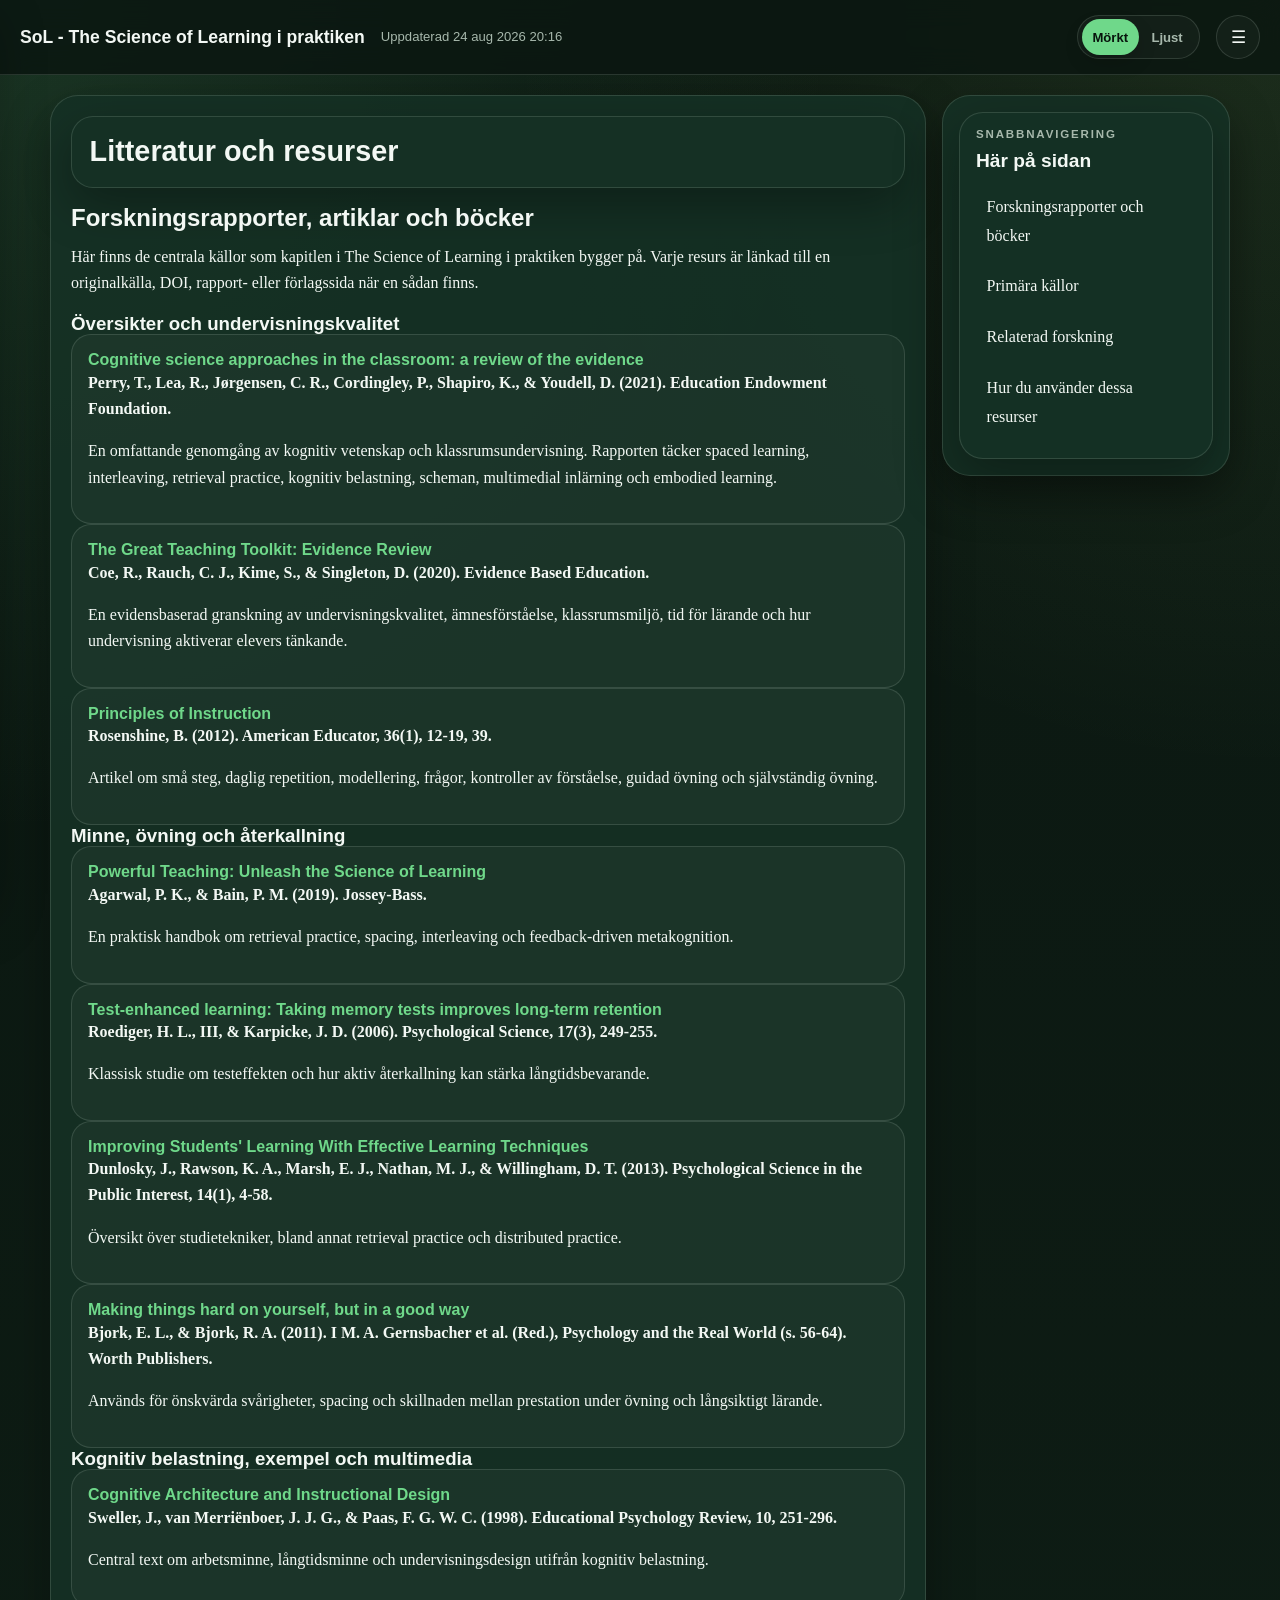
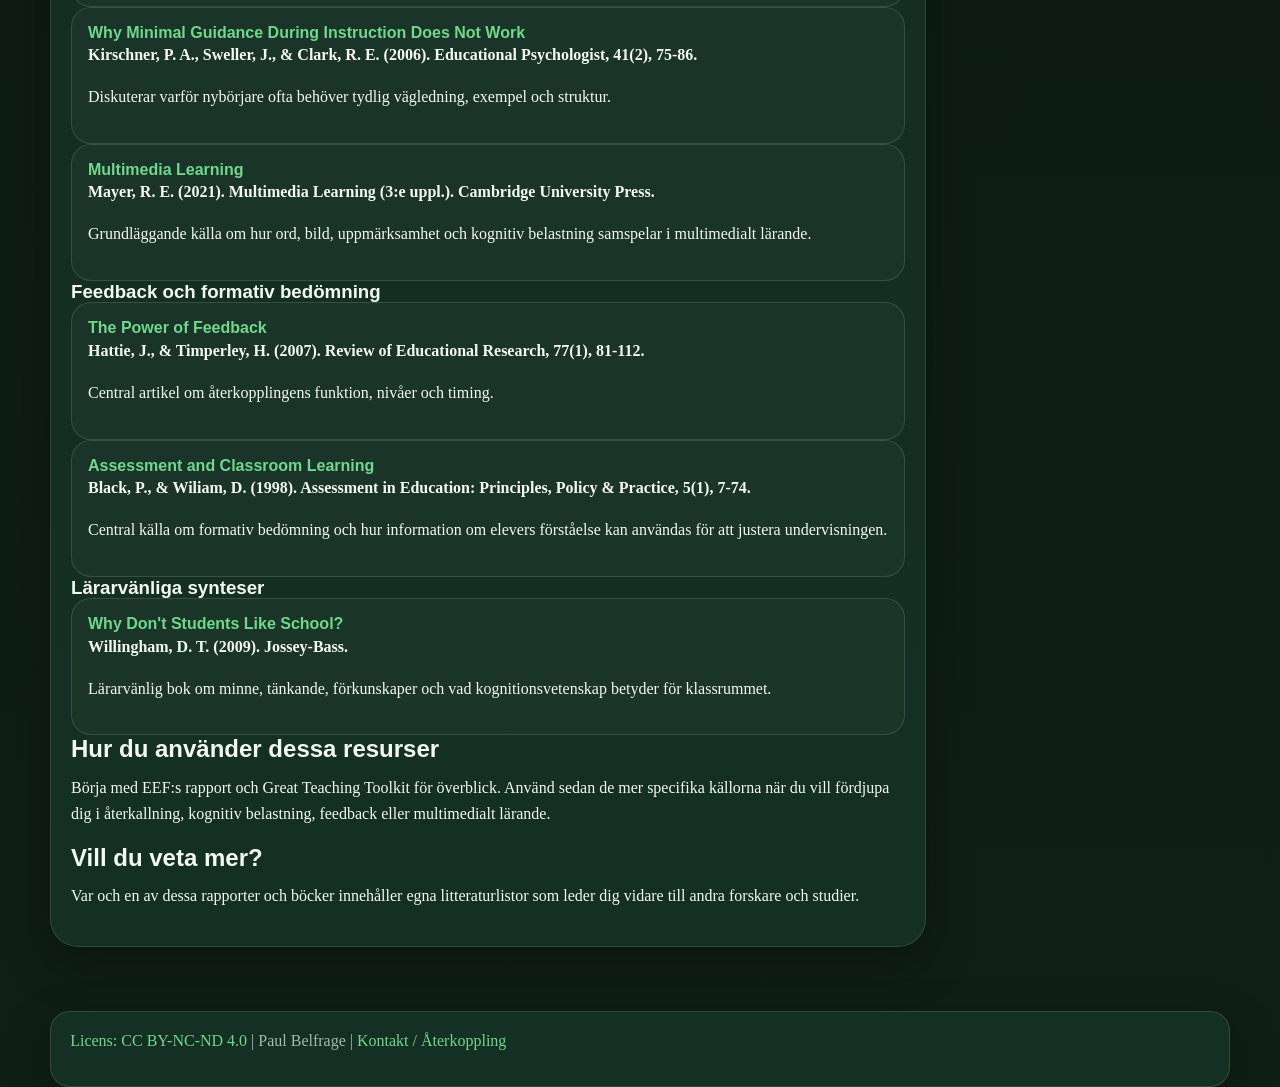
==== commit 67891dd7: "Add lesson variants and update site metadata - Updated index.html, litteratur.html, and chapter page" ====
--- a/litteratur.html
+++ b/litteratur.html
@@ -7,7 +7,7 @@
     <meta name="description"
         content="Litteratur och resurser för The Science of Learning i praktiken - alla originalrapporter och böcker.">
     <title>Litteratur och resurser - The Science of Learning i praktiken</title>
-    <link rel="stylesheet" href="css/style.css">
+    <link rel="stylesheet" href="css/style.css?v=202608242016">
 </head>
 
 <body>
@@ -152,7 +152,7 @@
         <p><a href="https://creativecommons.org/licenses/by-nc-nd/4.0/" target="_blank" rel="noopener noreferrer">Licens: CC BY-NC-ND 4.0</a> | Paul Belfrage | <a href="https://docs.google.com/forms/d/e/1FAIpQLSc8fyjjAhtlfX3u6UeVvk6AlF_3-ow0UdZmgP3QtJIn5s7_hw/viewform" target="_blank" rel="noopener noreferrer">Kontakt / Återkoppling</a></p>
     </footer>
 
-    <script src="js/main.js"></script>
+    <script src="js/main.js?v=202608242016"></script>
 </body>
 
 </html>
--- a/css/style.css
+++ b/css/style.css
@@ -52,7 +52,7 @@
   --control-bg: rgba(20, 34, 25, 0.04);
   --control-bg-strong: rgba(20, 34, 25, 0.07);
   --overlay-bg: rgba(20, 34, 25, 0.28);
-  --accent-text: #ffffff;
+  --accent-text: #08140d;
   --hover-surface: #dce9d8;
   --code-bg: #edf4eb;
   --media-bg: #dde8d9;
@@ -149,7 +149,7 @@
   display: flex;
   flex-wrap: wrap;
   align-items: center;
-  justify-content: space-between;
+  justify-content: flex-start;
   gap: 1rem;
   padding: 0.95rem 1.25rem;
   background: var(--navbar-bg);
@@ -157,8 +157,19 @@
   border-bottom: 1px solid var(--border);
 }
 
+.site-updated {
+  order: 1;
+  margin-left: 0;
+  margin-right: auto;
+  color: var(--text-muted);
+  font-family: "Trebuchet MS", "Segoe UI", sans-serif;
+  font-size: 0.82rem;
+  white-space: nowrap;
+}
+
 .logo {
   order: 1;
+  margin-right: 0;
   font-family: "Trebuchet MS", "Segoe UI", sans-serif;
   font-size: 1.1rem;
   font-weight: 700;
@@ -341,25 +352,56 @@
   display: inline-flex;
   align-items: center;
   justify-content: center;
-  gap: 0.35rem;
-  min-width: 2.75rem;
+  gap: 0;
+  min-width: 7.6rem;
   height: 2.75rem;
-  padding: 0 0.85rem;
+  padding: 0.22rem;
   border: 1px solid var(--border);
   border-radius: 999px;
   background: var(--control-bg);
   color: var(--text);
   font:
-    700 0.9rem/1 "Trebuchet MS",
+    700 0.82rem/1 "Trebuchet MS",
     "Segoe UI",
     sans-serif;
   cursor: pointer;
+}
+
+.theme-toggle-option {
+  position: relative;
+  z-index: 1;
+  display: inline-flex;
+  align-items: center;
+  justify-content: center;
+  width: 3.55rem;
+  height: 2.25rem;
+  border-radius: 999px;
+  color: var(--text-muted);
+  transition:
+    color 0.2s ease,
+    background 0.2s ease,
+    box-shadow 0.2s ease;
+}
+
+.theme-toggle[data-active-theme="dark"] .theme-toggle-dark,
+.theme-toggle[data-active-theme="light"] .theme-toggle-light {
+  color: var(--accent-text);
+  background: var(--accent);
+  box-shadow: 0 8px 18px rgba(0, 0, 0, 0.18);
+}
+
+body[data-theme="light"] .theme-toggle[data-active-theme="light"] .theme-toggle-light {
+  color: #ffffff;
 }
 
 .theme-toggle:hover,
 .menu-toggle:hover,
 .site-search-toggle:hover {
   border-color: rgba(111, 216, 138, 0.45);
+}
+
+.menu-toggle:hover,
+.site-search-toggle:hover {
   background: rgba(111, 216, 138, 0.08);
 }
 
@@ -461,7 +503,6 @@
 .chapter-header,
 .nav-button,
 .site-footer {
-  background: rgba(22, 49, 37, 0.9);
   background: var(--panel-bg);
   border: 1px solid var(--border);
   box-shadow: var(--shadow);
@@ -529,7 +570,6 @@
 
 .primary-link,
 .preview-link {
-  color: #08140d;
   color: var(--accent-text);
   background: linear-gradient(135deg, var(--accent) 0%, #9ce067 100%);
 }
@@ -1148,6 +1188,434 @@
   text-align: left;
 }
 
+.teacher-example-bank {
+  margin-top: 1.5rem;
+}
+
+.sol-planner {
+  display: grid;
+  gap: 1.25rem;
+}
+
+.sol-planner-intro,
+.sol-planner-selectors,
+.sol-plan-card {
+  border: 1px solid var(--border);
+  border-radius: 18px;
+  background: var(--panel-bg-soft);
+}
+
+.sol-planner-intro,
+.sol-plan-card {
+  padding: 1.25rem;
+}
+
+.sol-planner-intro h3 {
+  margin: 0.35rem 0 0.5rem;
+}
+
+.sol-planner-selectors {
+  display: grid;
+  grid-template-columns: repeat(3, minmax(0, 1fr));
+  gap: 1rem;
+  padding: 1rem;
+}
+
+.sol-planner-selectors label {
+  display: grid;
+  gap: 0.45rem;
+  min-width: 0;
+  font-family: "Trebuchet MS", "Segoe UI", sans-serif;
+  font-weight: 700;
+}
+
+.sol-planner-selectors select {
+  width: 100%;
+  min-height: 3rem;
+  padding: 0.65rem 2.1rem 0.65rem 0.75rem;
+  border: 1px solid var(--border);
+  border-radius: 12px;
+  color: var(--text);
+  background: var(--control-bg);
+  font: inherit;
+}
+
+.sol-planner-selectors select:disabled {
+  opacity: 0.55;
+}
+
+.sol-planner-status {
+  margin: 0;
+  color: var(--text-muted);
+  font-weight: 700;
+}
+
+.sol-plan-card {
+  background: var(--control-bg);
+}
+
+.sol-plan-card h3 {
+  margin: 0.35rem 0;
+}
+
+.sol-plan-card h4 {
+  margin: 1.25rem 0 0.45rem;
+}
+
+.sol-level-meta {
+  color: var(--text-muted);
+  font-weight: 700;
+}
+
+.sol-plan-foundations {
+  display: grid;
+  grid-template-columns: repeat(2, minmax(0, 1fr));
+  gap: 1rem;
+  margin: 1rem 0;
+}
+
+.sol-plan-foundations section,
+.sol-plan-details {
+  padding: 0.9rem 1rem;
+  border: 1px solid var(--border);
+  border-radius: 14px;
+  background: var(--panel-bg-soft);
+}
+
+.sol-plan-foundations h4 {
+  margin-top: 0;
+}
+
+.sol-plan-details summary {
+  cursor: pointer;
+  font-family: "Trebuchet MS", "Segoe UI", sans-serif;
+  font-weight: 700;
+}
+
+.sol-rationale-list {
+  padding-left: 1.2rem;
+}
+
+.sol-rationale-list li + li {
+  margin-top: 0.35rem;
+}
+
+.sol-official-content,
+.sol-editorial-note {
+  margin: 1rem 0;
+  padding: 1rem 1.1rem;
+  border-left: 4px solid var(--accent);
+  border-radius: 0 0.65rem 0.65rem 0;
+  background: var(--control-bg-strong);
+}
+
+.sol-official-content h4 {
+  margin-top: 0;
+}
+
+.sol-implementation,
+.sol-analysis {
+  margin-top: 1.5rem;
+  padding: 1.15rem;
+  border: 1px solid var(--border);
+  border-radius: 16px;
+}
+
+.sol-implementation {
+  background: var(--panel-bg-soft);
+}
+
+.sol-variant-list {
+  display: grid;
+  gap: 0.85rem;
+  margin-top: 1rem;
+}
+
+.sol-variant {
+  overflow: hidden;
+  border: 1px solid var(--border);
+  border-radius: 14px;
+  background: var(--control-bg);
+}
+
+.sol-variant summary {
+  display: grid;
+  grid-template-columns: auto 1fr;
+  gap: 0.8rem;
+  align-items: center;
+  padding: 1rem;
+  cursor: pointer;
+  font-family: "Trebuchet MS", "Segoe UI", sans-serif;
+}
+
+.sol-variant summary small {
+  display: block;
+  margin-top: 0.2rem;
+  color: var(--text-muted);
+  font-family: inherit;
+}
+
+.sol-variant-number {
+  padding: 0.3rem 0.55rem;
+  border-radius: 999px;
+  color: var(--accent-contrast);
+  background: var(--accent);
+  font-size: 0.78rem;
+  font-weight: 800;
+}
+
+.sol-variant-body {
+  padding: 0 1rem 1.15rem;
+  border-top: 1px solid var(--border);
+}
+
+.sol-analysis {
+  border-left: 4px solid var(--accent);
+  background: var(--control-bg-strong);
+}
+
+.sol-implementation > h3,
+.sol-analysis > h3 {
+  margin-top: 0;
+}
+
+.sol-sequence-list {
+  display: grid;
+  gap: 0.9rem;
+  padding-left: 1.5rem;
+}
+
+.sol-sequence-list li {
+  padding: 0.85rem 1rem;
+  border: 1px solid var(--border);
+  border-radius: 12px;
+  background: var(--control-bg);
+}
+
+.sol-sequence-list h5 {
+  margin: 0 0 0.55rem;
+  font-size: 1rem;
+}
+
+.sol-sequence-list p {
+  margin: 0.35rem 0;
+}
+
+.sol-analysis-list {
+  display: grid;
+  gap: 0.75rem;
+}
+
+.sol-analysis-list article {
+  padding: 0.75rem 0.9rem;
+  border-left: 3px solid var(--accent);
+  background: var(--control-bg);
+}
+
+.sol-analysis-list h4 {
+  margin-top: 0;
+}
+
+.sol-chapter-reference {
+  color: var(--text-muted);
+  font-size: 0.88em;
+  font-weight: 600;
+}
+
+.sol-method-list {
+  display: flex;
+  flex-wrap: wrap;
+  gap: 0.5rem;
+  padding: 0;
+  list-style: none;
+}
+
+.sol-method-list li {
+  padding: 0.35rem 0.65rem;
+  border-radius: 999px;
+  color: var(--accent-strong);
+  background: var(--control-bg-strong);
+  font-size: 0.9rem;
+  font-weight: 700;
+}
+
+.sol-source-list li + li {
+  margin-top: 0.8rem;
+}
+
+.sol-source-list p {
+  margin: 0.2rem 0 0;
+  color: var(--text-muted);
+}
+
+.example-filter-panel {
+  padding: 1.25rem;
+  margin-bottom: 1.25rem;
+  border: 1px solid var(--border);
+  border-radius: 18px;
+  background: var(--panel-bg-soft);
+}
+
+.example-filter-intro {
+  display: flex;
+  align-items: flex-start;
+  justify-content: space-between;
+  gap: 1rem;
+  margin-bottom: 1rem;
+}
+
+.example-filter-intro h3 {
+  margin: 0.35rem 0 0.5rem;
+}
+
+.example-filter-groups {
+  display: grid;
+  grid-template-columns: repeat(2, minmax(0, 1fr));
+  gap: 1rem;
+}
+
+.example-filter-groups fieldset {
+  min-width: 0;
+  margin: 0;
+  padding: 0.9rem;
+  border: 1px solid var(--border);
+  border-radius: 14px;
+}
+
+.example-filter-groups legend {
+  padding: 0 0.4rem;
+  font-family: "Trebuchet MS", "Segoe UI", sans-serif;
+  font-weight: 700;
+}
+
+.example-filter-options {
+  display: flex;
+  flex-wrap: wrap;
+  gap: 0.6rem;
+}
+
+.example-filter-option {
+  display: inline-flex;
+  align-items: center;
+  gap: 0.45rem;
+  padding: 0.5rem 0.75rem;
+  border: 1px solid var(--border);
+  border-radius: 999px;
+  background: var(--control-bg);
+  cursor: pointer;
+  font-family: "Trebuchet MS", "Segoe UI", sans-serif;
+  font-size: 0.92rem;
+}
+
+.example-filter-option:has(input:checked) {
+  border-color: var(--accent);
+  background: var(--hover-surface);
+}
+
+.example-filter-option input {
+  accent-color: var(--accent);
+}
+
+.example-filter-reset {
+  flex: 0 0 auto;
+  padding: 0.65rem 0.9rem;
+  border: 1px solid var(--accent);
+  border-radius: 999px;
+  color: var(--text);
+  background: transparent;
+  font: inherit;
+  font-weight: 700;
+  cursor: pointer;
+}
+
+.example-filter-reset:disabled {
+  opacity: 0.45;
+  cursor: not-allowed;
+}
+
+.example-filter-status {
+  margin: 1rem 0 0;
+  color: var(--text-muted);
+  font-weight: 700;
+}
+
+.teacher-example-grid {
+  display: grid;
+  gap: 0.85rem;
+}
+
+.teacher-example-card {
+  border: 1px solid var(--border);
+  border-radius: 16px;
+  background: var(--control-bg);
+  overflow: hidden;
+}
+
+.teacher-example-card[hidden] {
+  display: none;
+}
+
+.teacher-example-card summary {
+  display: grid;
+  gap: 0.55rem;
+  padding: 1rem 1.1rem;
+  cursor: pointer;
+  font-family: "Trebuchet MS", "Segoe UI", sans-serif;
+}
+
+.teacher-example-card summary:hover {
+  background: var(--control-bg-strong);
+}
+
+.teacher-example-tags {
+  display: flex;
+  flex-wrap: wrap;
+  gap: 0.4rem;
+}
+
+.teacher-example-tags span {
+  padding: 0.2rem 0.55rem;
+  border-radius: 999px;
+  color: var(--accent-strong);
+  background: var(--control-bg-strong);
+  font-size: 0.78rem;
+  font-weight: 700;
+}
+
+.teacher-example-content {
+  padding: 0 1.1rem 1.15rem;
+  border-top: 1px solid var(--border);
+}
+
+.teacher-example-content h3 {
+  margin: 1rem 0 0.5rem;
+  font-size: 1.05rem;
+}
+
+.teacher-example-curriculum {
+  margin: 1.1rem 0;
+  padding: 1rem 1.1rem;
+  border-left: 4px solid var(--accent);
+  border-radius: 0 0.65rem 0.65rem 0;
+  background: var(--control-bg-strong);
+}
+
+.teacher-example-curriculum h3 {
+  margin-top: 0;
+}
+
+.teacher-example-content ol {
+  margin-top: 0;
+}
+
+.teacher-example-empty,
+.teacher-example-error {
+  padding: 1rem;
+  border: 1px solid var(--border);
+  border-radius: 14px;
+  background: var(--control-bg);
+}
+
 @media (max-width: 1080px) {
   .hero,
   .split-mode,
@@ -1167,6 +1635,14 @@
 }
 
 @media (max-width: 720px) {
+  .sol-planner-selectors {
+    grid-template-columns: 1fr;
+  }
+
+  .sol-plan-foundations {
+    grid-template-columns: 1fr;
+  }
+
   .container,
   .site-footer-wide {
     width: calc(100% - 1rem);
@@ -1179,6 +1655,15 @@
 
   .logo {
     order: 1;
+    margin-right: 0;
+  }
+
+  .site-updated {
+    order: 1;
+    width: auto;
+    margin-left: 0;
+    margin-right: auto;
+    text-align: left;
   }
 
   .site-search {
@@ -1215,9 +1700,13 @@
     flex-basis: 100%;
   }
 
-  .menu-toggle {
+  .theme-toggle {
     order: 2;
     margin-left: auto;
+  }
+
+  .menu-toggle {
+    order: 3;
   }
 
   .page-search-shell {
@@ -1263,6 +1752,14 @@
     flex-direction: column;
     align-items: start;
   }
+
+  .example-filter-intro {
+    flex-direction: column;
+  }
+
+  .example-filter-groups {
+    grid-template-columns: 1fr;
+  }
 }
 
 .nav-button {
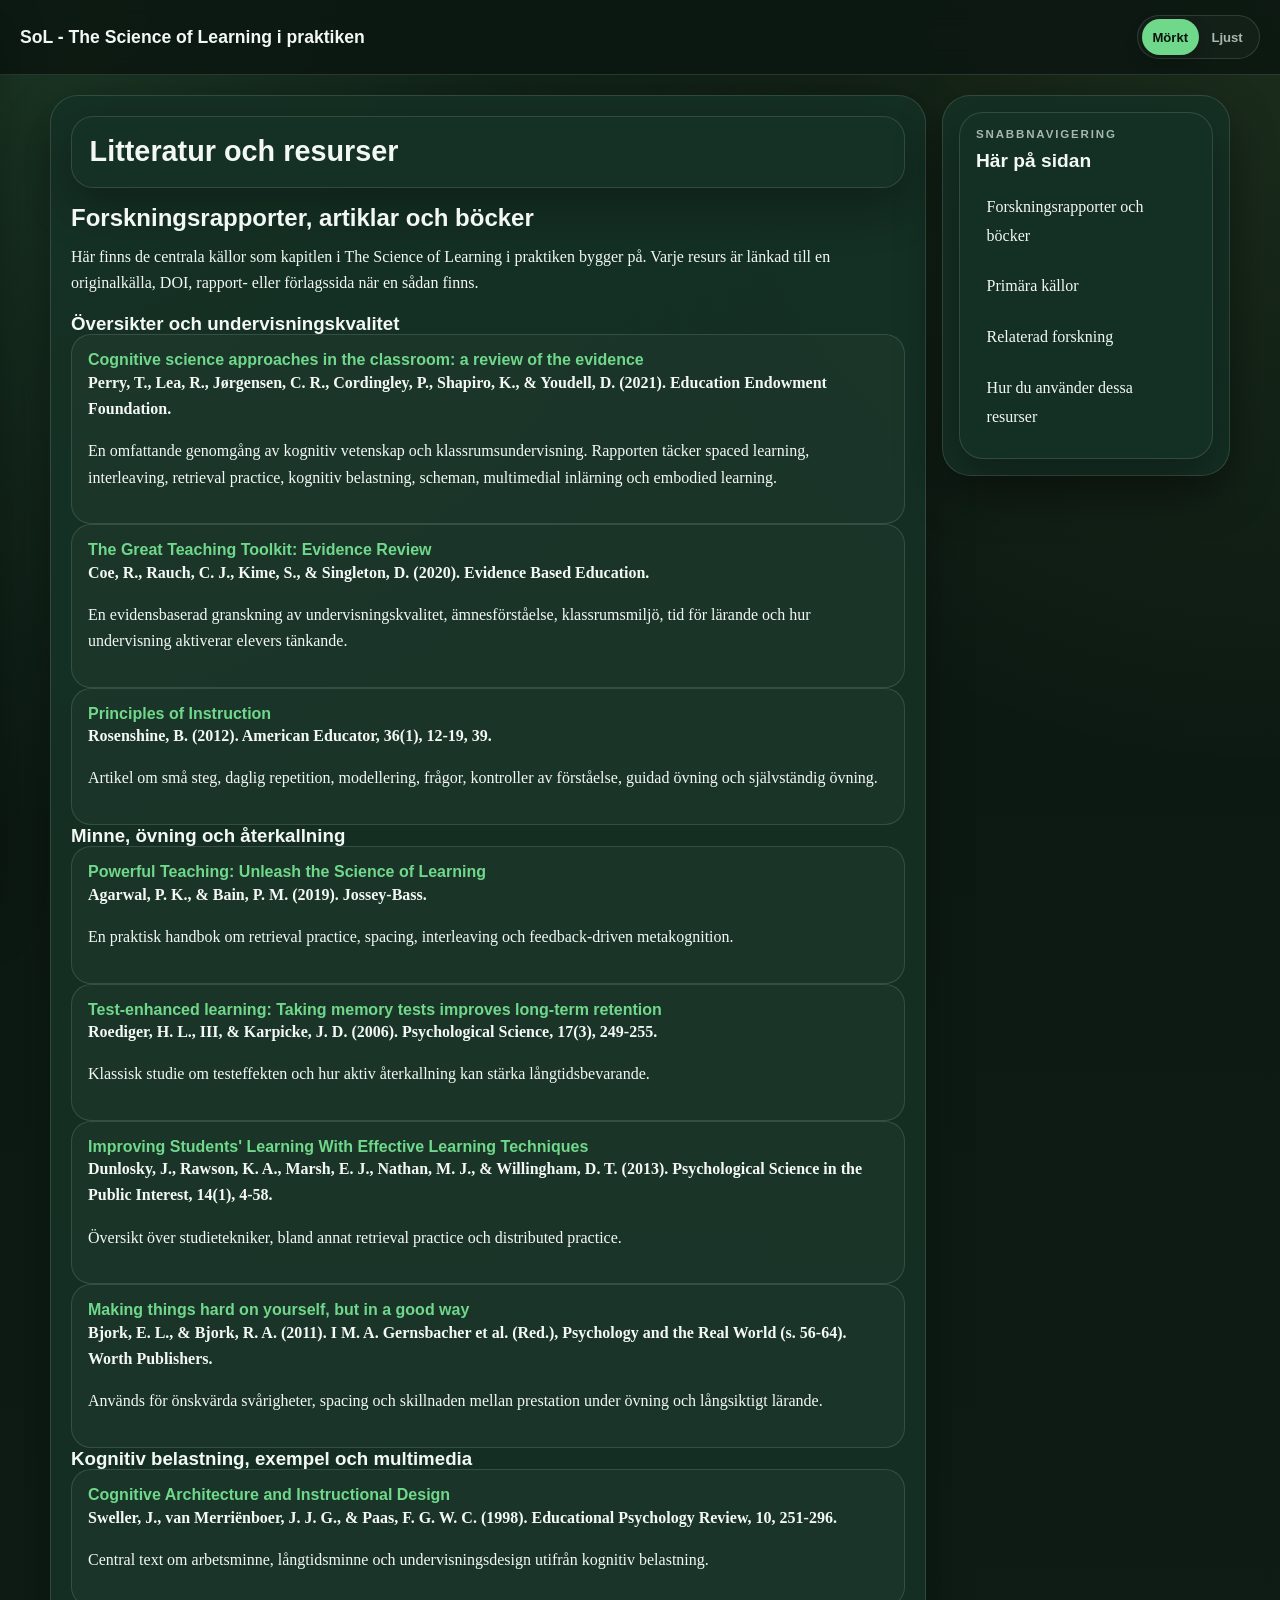
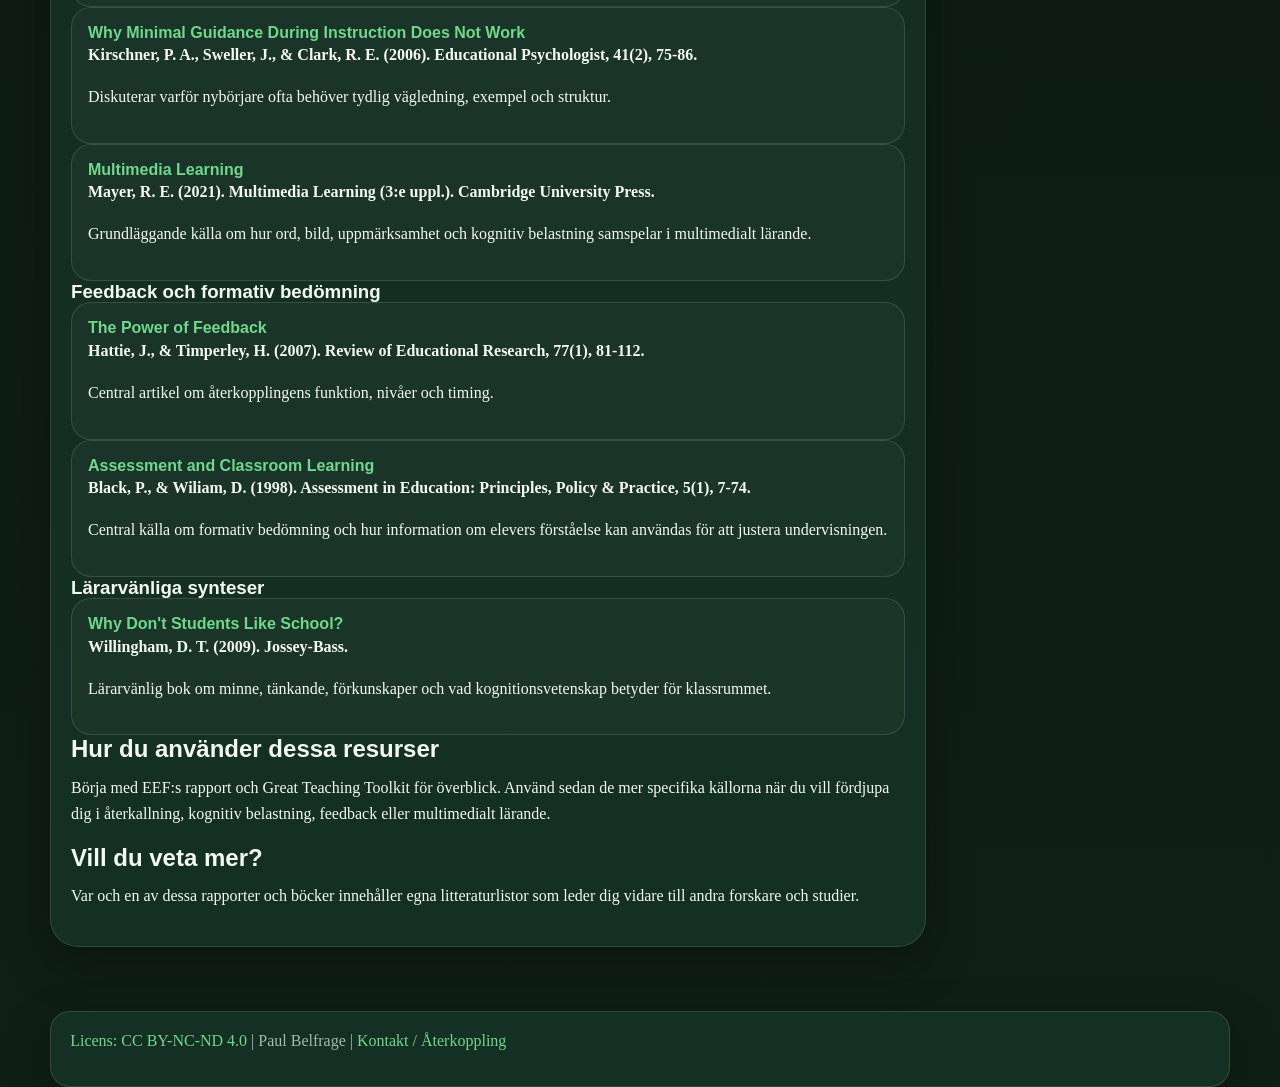
==== commit 4da9768b: "Update educational content and resources for Swedish language and physics curriculum - Revised descr" ====
--- a/litteratur.html
+++ b/litteratur.html
@@ -7,7 +7,7 @@
     <meta name="description"
         content="Litteratur och resurser för The Science of Learning i praktiken - alla originalrapporter och böcker.">
     <title>Litteratur och resurser - The Science of Learning i praktiken</title>
-    <link rel="stylesheet" href="css/style.css?v=202608242016">
+    <link rel="stylesheet" href="css/style.css?v=202608251759">
 </head>
 
 <body>
@@ -152,7 +152,7 @@
         <p><a href="https://creativecommons.org/licenses/by-nc-nd/4.0/" target="_blank" rel="noopener noreferrer">Licens: CC BY-NC-ND 4.0</a> | Paul Belfrage | <a href="https://docs.google.com/forms/d/e/1FAIpQLSc8fyjjAhtlfX3u6UeVvk6AlF_3-ow0UdZmgP3QtJIn5s7_hw/viewform" target="_blank" rel="noopener noreferrer">Kontakt / Återkoppling</a></p>
     </footer>
 
-    <script src="js/main.js?v=202608242016"></script>
+    <script src="js/main.js?v=202608251759"></script>
 </body>
 
 </html>
--- a/css/style.css
+++ b/css/style.css
@@ -157,16 +157,6 @@
   border-bottom: 1px solid var(--border);
 }
 
-.site-updated {
-  order: 1;
-  margin-left: 0;
-  margin-right: auto;
-  color: var(--text-muted);
-  font-family: "Trebuchet MS", "Segoe UI", sans-serif;
-  font-size: 0.82rem;
-  white-space: nowrap;
-}
-
 .logo {
   order: 1;
   margin-right: 0;
@@ -337,6 +327,7 @@
 
 .menu-toggle {
   order: 3;
+  display: none;
   border: 1px solid var(--border);
   border-radius: 999px;
   background: var(--control-bg);
@@ -349,6 +340,7 @@
 
 .theme-toggle {
   order: 2;
+  margin-left: auto;
   display: inline-flex;
   align-items: center;
   justify-content: center;
@@ -1358,7 +1350,7 @@
 .sol-variant-number {
   padding: 0.3rem 0.55rem;
   border-radius: 999px;
-  color: var(--accent-contrast);
+  color: #f5fff7;
   background: var(--accent);
   font-size: 0.78rem;
   font-weight: 800;
@@ -1656,14 +1648,6 @@
   .logo {
     order: 1;
     margin-right: 0;
-  }
-
-  .site-updated {
-    order: 1;
-    width: auto;
-    margin-left: 0;
-    margin-right: auto;
-    text-align: left;
   }
 
   .site-search {
@@ -1707,6 +1691,9 @@
 
   .menu-toggle {
     order: 3;
+    display: inline-flex;
+    align-items: center;
+    justify-content: center;
   }
 
   .page-search-shell {
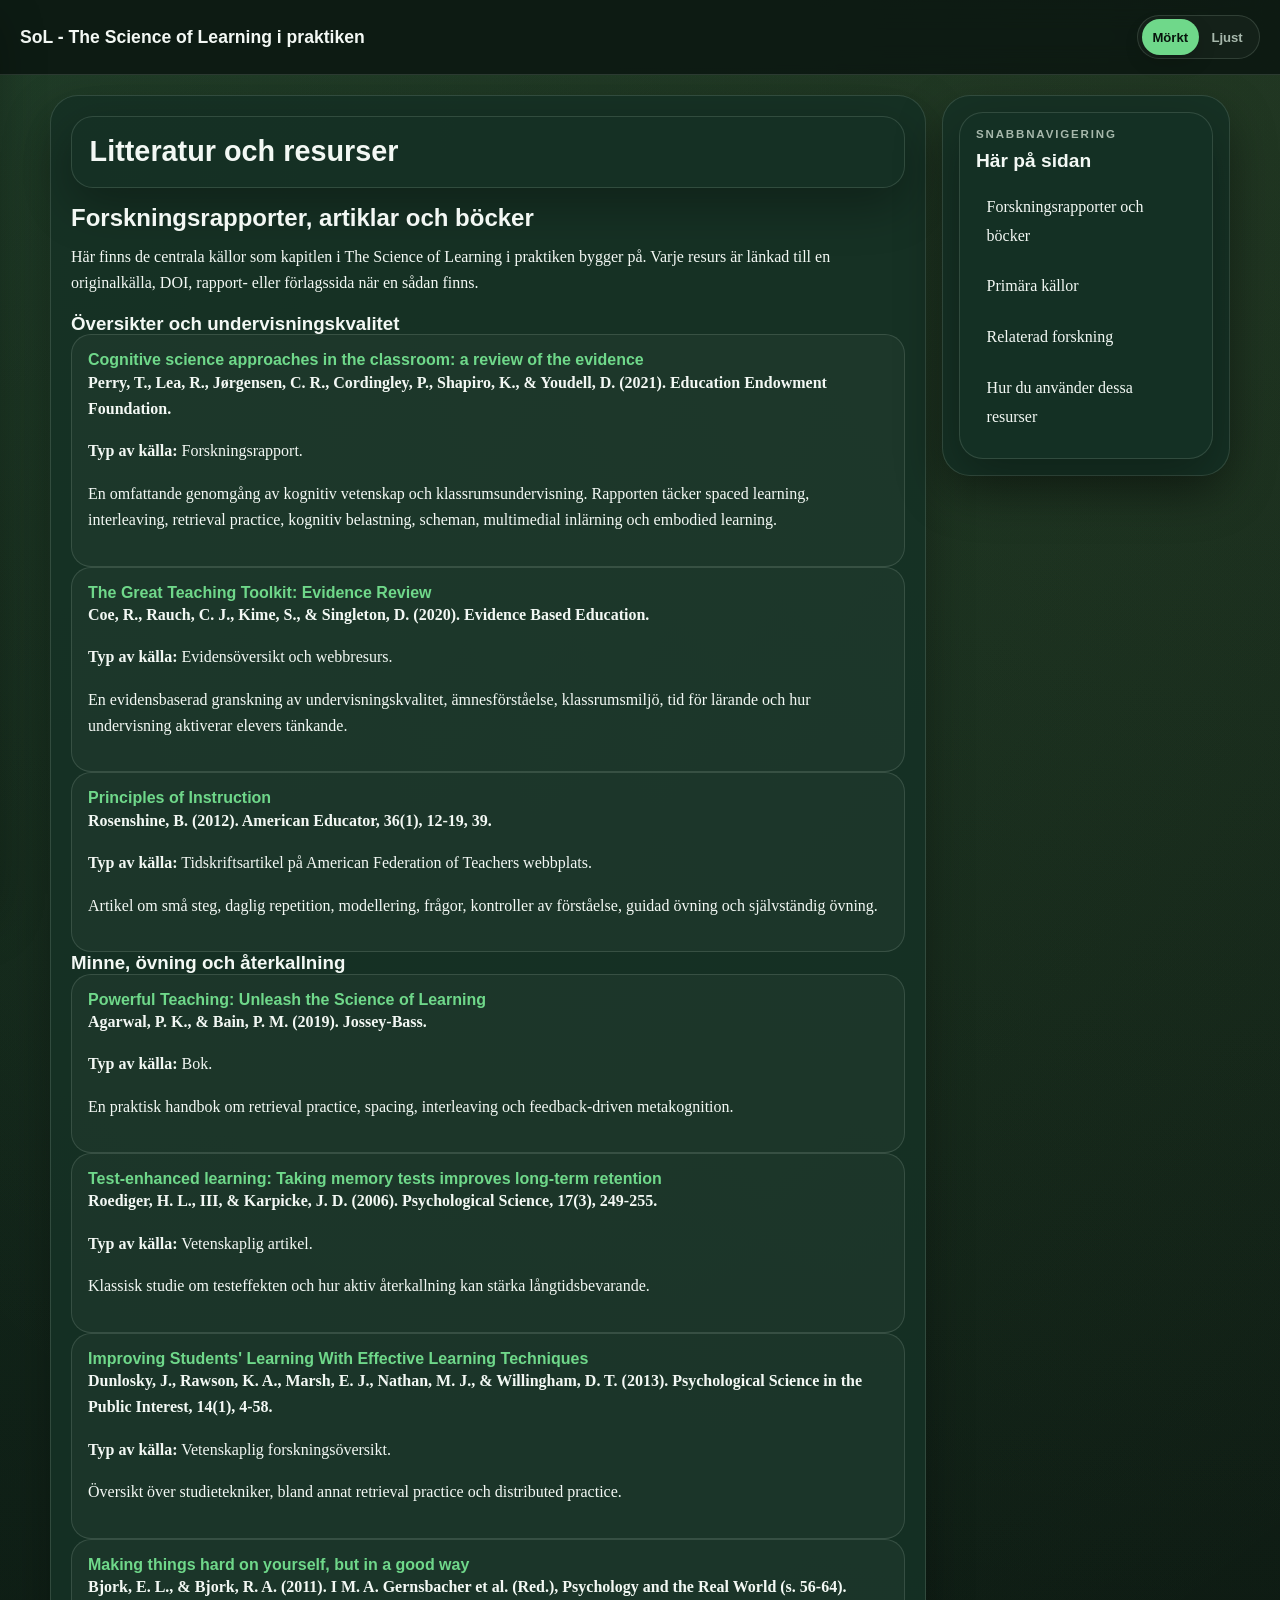
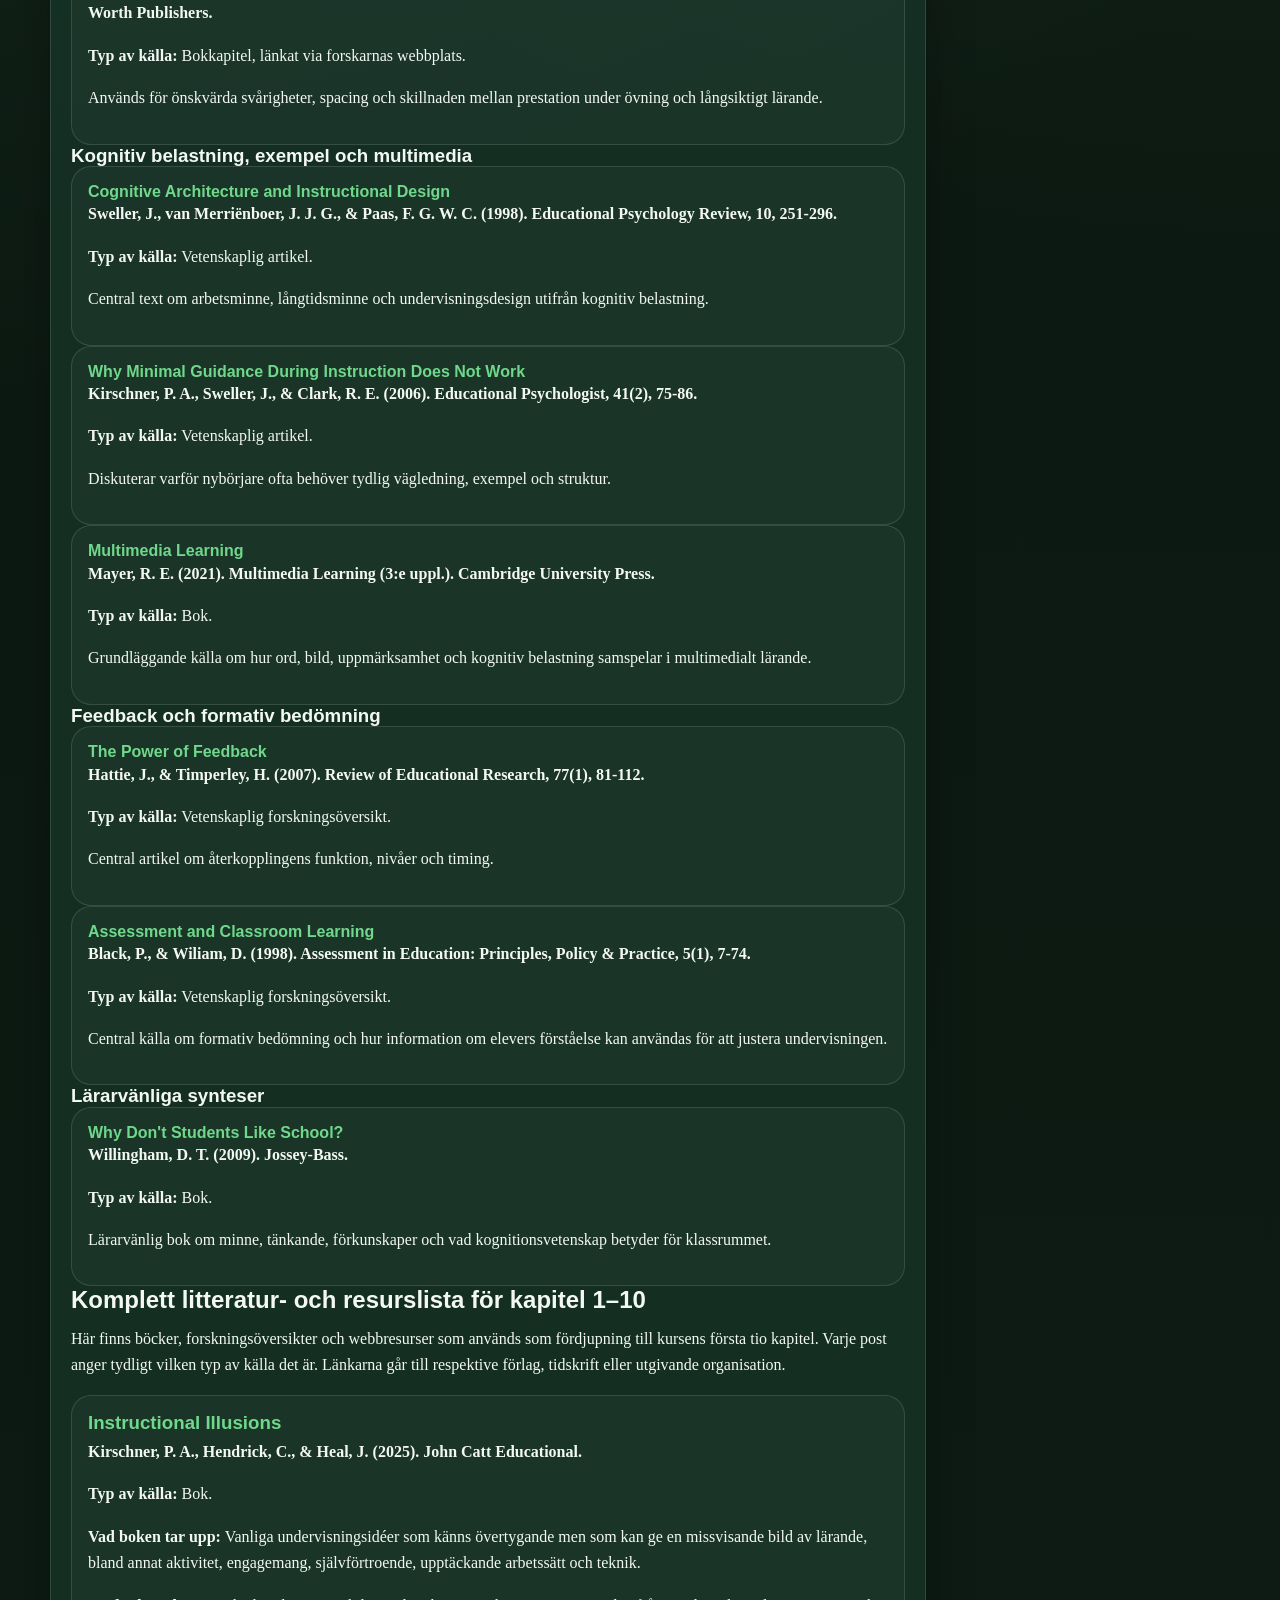
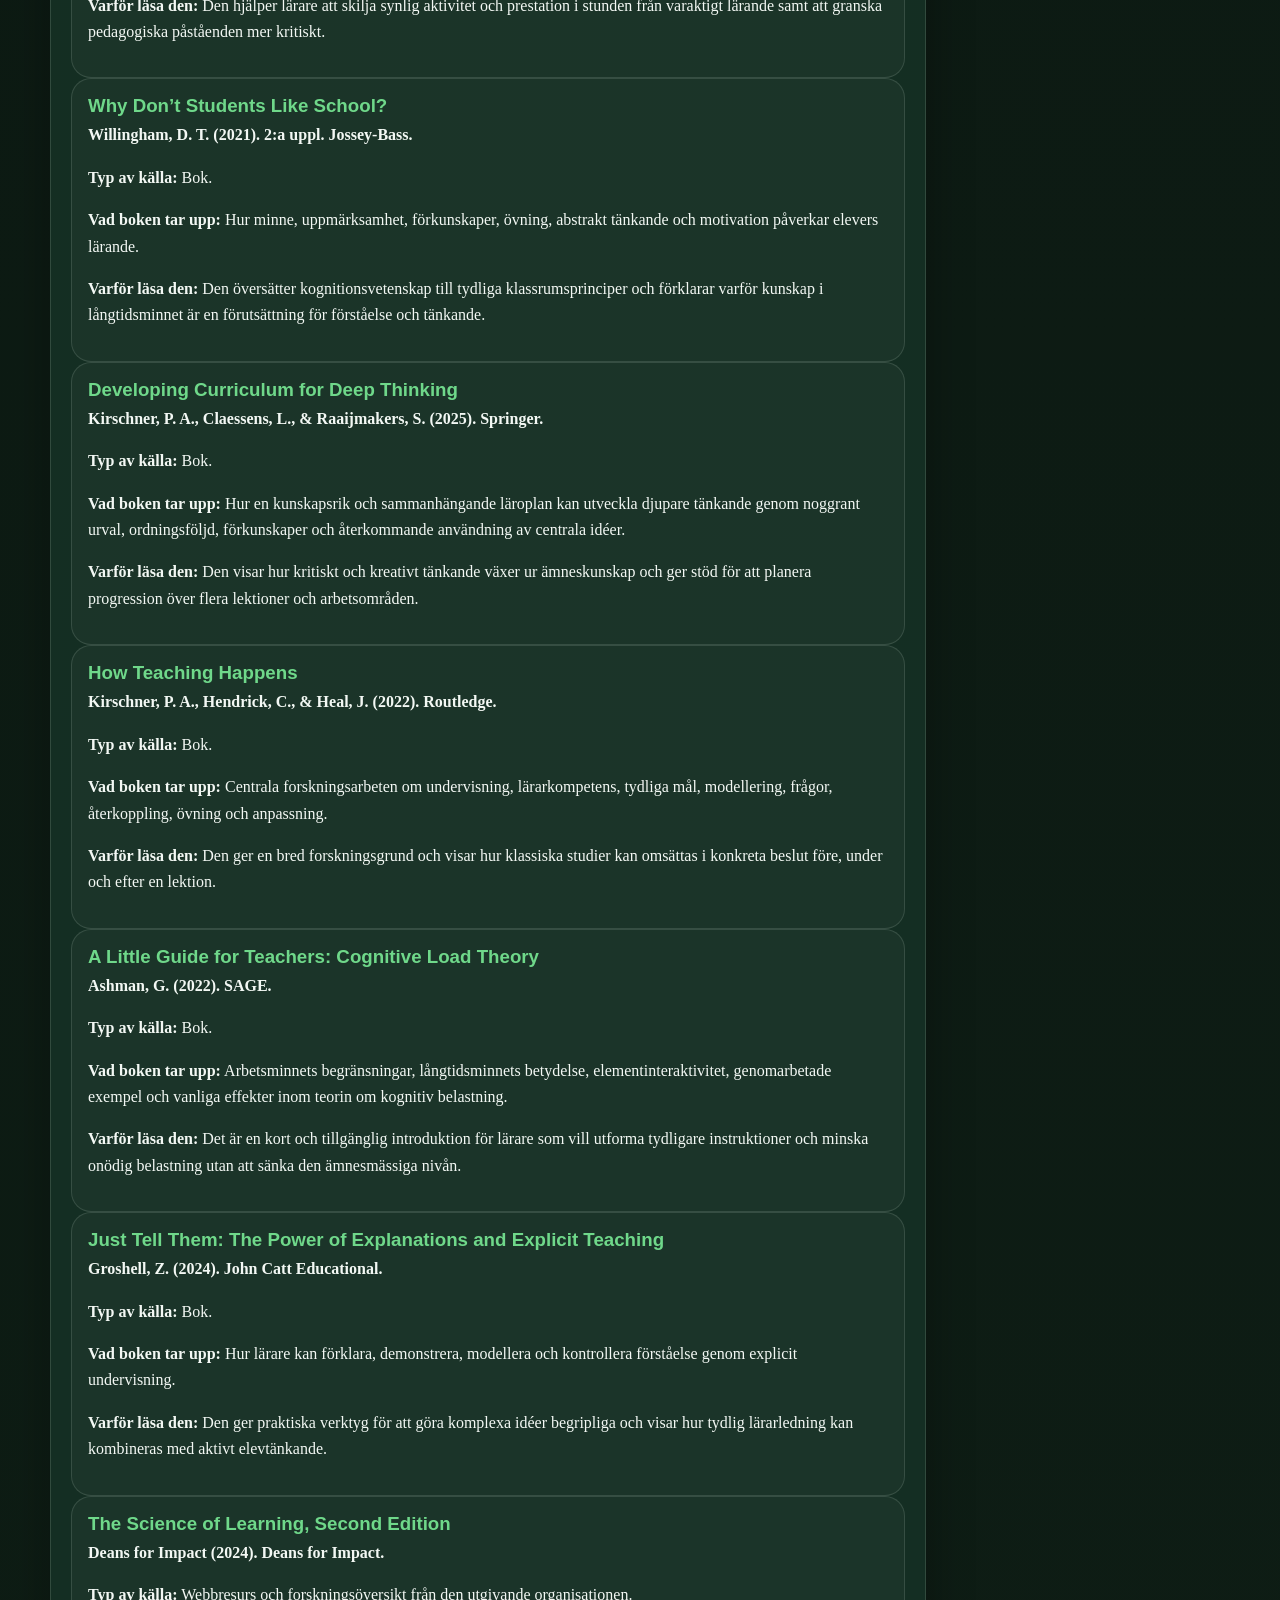
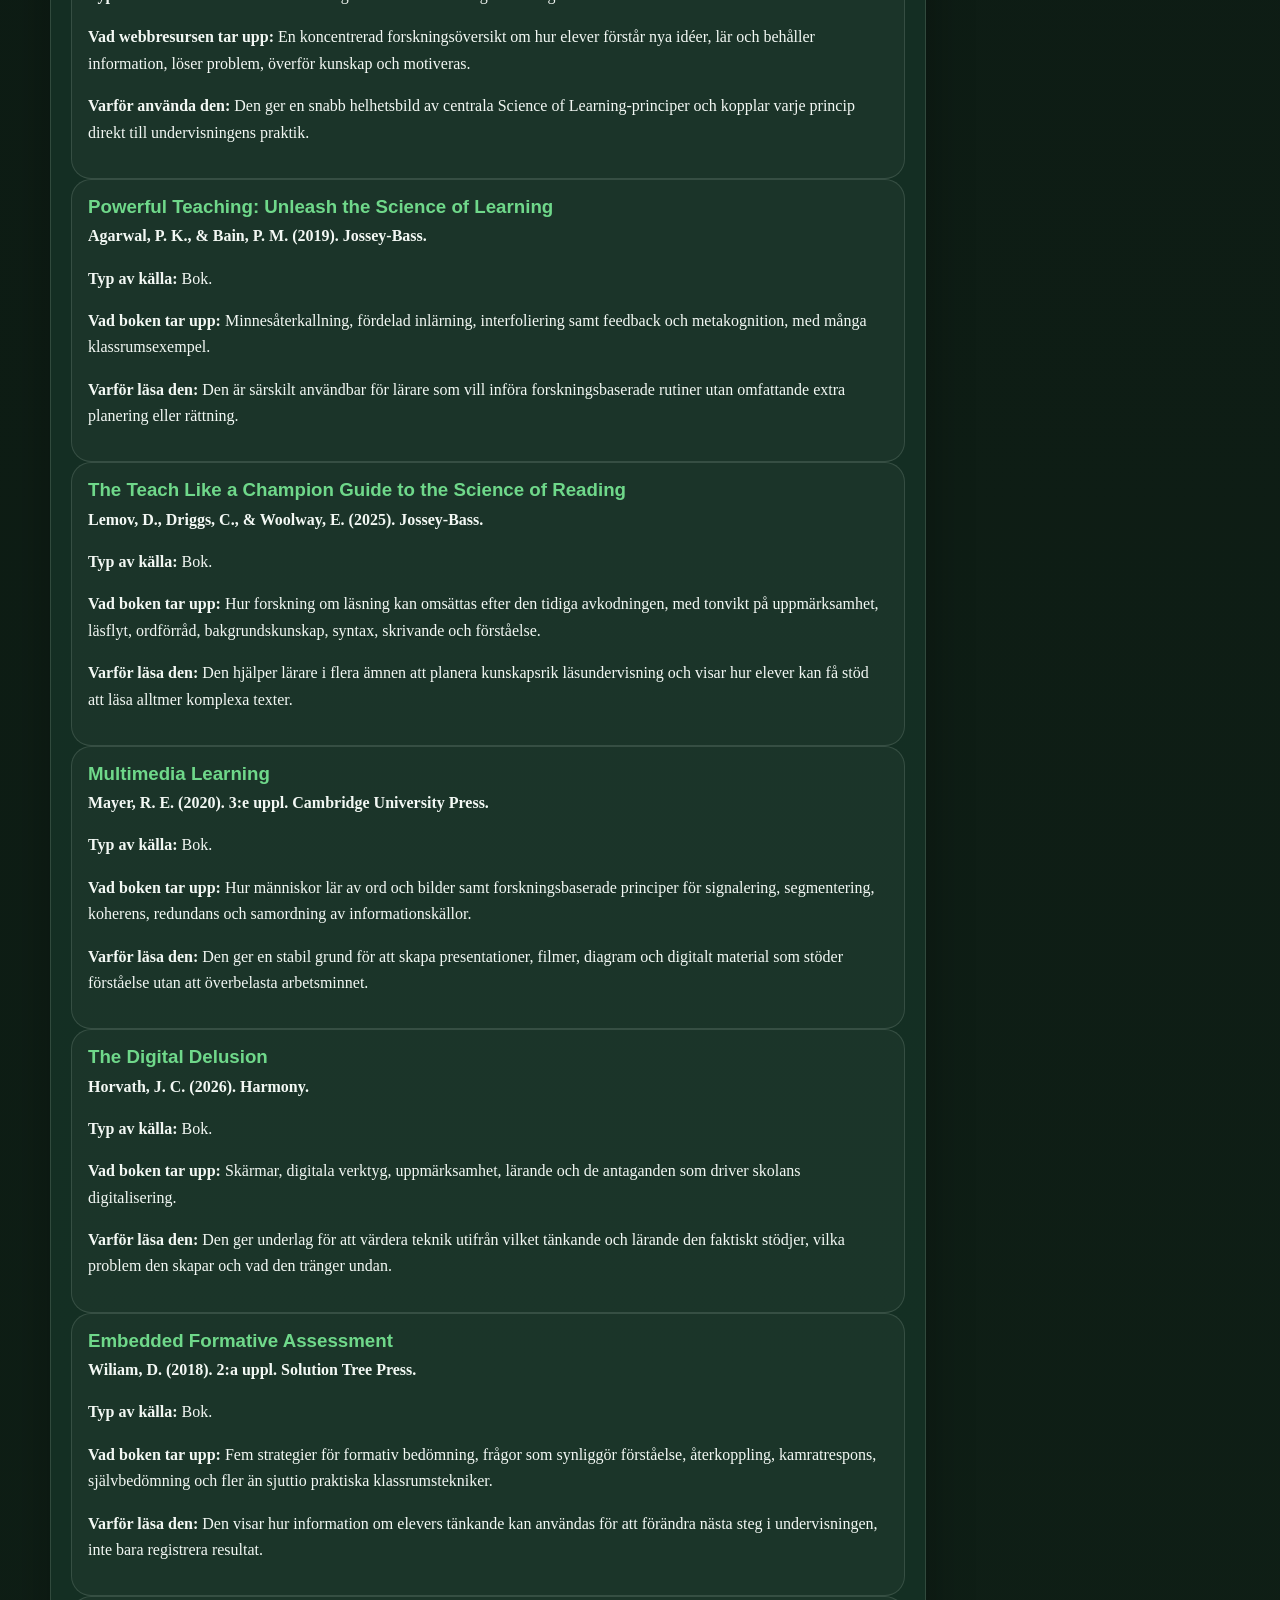
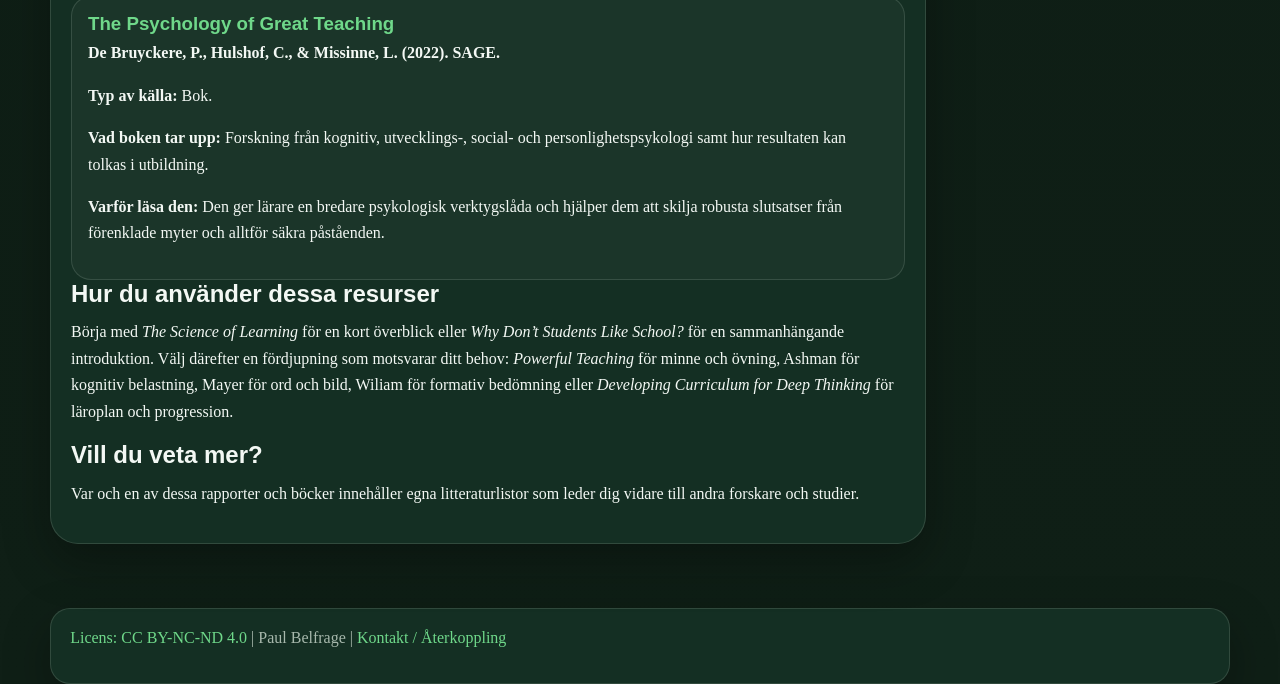
==== commit fa3c4e51: "Update resources and content for Chapter 12; enhance literature section with new references and desc" ====
--- a/litteratur.html
+++ b/litteratur.html
@@ -7,7 +7,7 @@
     <meta name="description"
         content="Litteratur och resurser för The Science of Learning i praktiken - alla originalrapporter och böcker.">
     <title>Litteratur och resurser - The Science of Learning i praktiken</title>
-    <link rel="stylesheet" href="css/style.css?v=202608251759">
+    <link rel="stylesheet" href="css/style.css?v=202608251837">
 </head>
 
 <body>
@@ -41,44 +41,51 @@
                 <div class="resource-item">
                     <h4><a href="https://educationendowmentfoundation.org.uk/education-evidence/guidance-reports/cognitive-science" target="_blank" rel="noopener noreferrer">Cognitive science approaches in the classroom: a review of the evidence</a></h4>
                     <p><strong>Perry, T., Lea, R., Jørgensen, C. R., Cordingley, P., Shapiro, K., & Youdell, D. (2021). Education Endowment Foundation.</strong></p>
+                    <p><strong>Typ av källa:</strong> Forskningsrapport.</p>
                     <p>En omfattande genomgång av kognitiv vetenskap och klassrumsundervisning. Rapporten täcker spaced learning, interleaving, retrieval practice, kognitiv belastning, scheman, multimedial inlärning och embodied learning.</p>
                 </div>
 
                 <div class="resource-item">
                     <h4><a href="https://evidencebased.education/the-great-teaching-toolkit-evidence-review/" target="_blank" rel="noopener noreferrer">The Great Teaching Toolkit: Evidence Review</a></h4>
                     <p><strong>Coe, R., Rauch, C. J., Kime, S., & Singleton, D. (2020). Evidence Based Education.</strong></p>
+                    <p><strong>Typ av källa:</strong> Evidensöversikt och webbresurs.</p>
                     <p>En evidensbaserad granskning av undervisningskvalitet, ämnesförståelse, klassrumsmiljö, tid för lärande och hur undervisning aktiverar elevers tänkande.</p>
                 </div>
 
                 <div class="resource-item">
                     <h4><a href="https://www.aft.org/ae/spring2012/rosenshine" target="_blank" rel="noopener noreferrer">Principles of Instruction</a></h4>
                     <p><strong>Rosenshine, B. (2012). American Educator, 36(1), 12-19, 39.</strong></p>
+                    <p><strong>Typ av källa:</strong> Tidskriftsartikel på American Federation of Teachers webbplats.</p>
                     <p>Artikel om små steg, daglig repetition, modellering, frågor, kontroller av förståelse, guidad övning och självständig övning.</p>
                 </div>
 
                 <h3>Minne, övning och återkallning</h3>
 
                 <div class="resource-item">
-                    <h4><a href="https://www.sagepub.com/books/powerful-teaching" target="_blank" rel="noopener noreferrer">Powerful Teaching: Unleash the Science of Learning</a></h4>
+                    <h4><a href="https://onlinelibrary.wiley.com/doi/book/10.1002/9781119549031" target="_blank" rel="noopener noreferrer">Powerful Teaching: Unleash the Science of Learning</a></h4>
                     <p><strong>Agarwal, P. K., & Bain, P. M. (2019). Jossey-Bass.</strong></p>
+                    <p><strong>Typ av källa:</strong> Bok.</p>
                     <p>En praktisk handbok om retrieval practice, spacing, interleaving och feedback-driven metakognition.</p>
                 </div>
 
                 <div class="resource-item">
                     <h4><a href="https://doi.org/10.1111/j.1467-9280.2006.01693.x" target="_blank" rel="noopener noreferrer">Test-enhanced learning: Taking memory tests improves long-term retention</a></h4>
                     <p><strong>Roediger, H. L., III, & Karpicke, J. D. (2006). Psychological Science, 17(3), 249-255.</strong></p>
+                    <p><strong>Typ av källa:</strong> Vetenskaplig artikel.</p>
                     <p>Klassisk studie om testeffekten och hur aktiv återkallning kan stärka långtidsbevarande.</p>
                 </div>
 
                 <div class="resource-item">
                     <h4><a href="https://doi.org/10.1177/1529100612453266" target="_blank" rel="noopener noreferrer">Improving Students' Learning With Effective Learning Techniques</a></h4>
                     <p><strong>Dunlosky, J., Rawson, K. A., Marsh, E. J., Nathan, M. J., & Willingham, D. T. (2013). Psychological Science in the Public Interest, 14(1), 4-58.</strong></p>
+                    <p><strong>Typ av källa:</strong> Vetenskaplig forskningsöversikt.</p>
                     <p>Översikt över studietekniker, bland annat retrieval practice och distributed practice.</p>
                 </div>
 
                 <div class="resource-item">
                     <h4><a href="https://bjorklab.psych.ucla.edu/research/#spacing" target="_blank" rel="noopener noreferrer">Making things hard on yourself, but in a good way</a></h4>
                     <p><strong>Bjork, E. L., & Bjork, R. A. (2011). I M. A. Gernsbacher et al. (Red.), Psychology and the Real World (s. 56-64). Worth Publishers.</strong></p>
+                    <p><strong>Typ av källa:</strong> Bokkapitel, länkat via forskarnas webbplats.</p>
                     <p>Används för önskvärda svårigheter, spacing och skillnaden mellan prestation under övning och långsiktigt lärande.</p>
                 </div>
 
@@ -87,18 +94,21 @@
                 <div class="resource-item">
                     <h4><a href="https://doi.org/10.1023/A:1022193728205" target="_blank" rel="noopener noreferrer">Cognitive Architecture and Instructional Design</a></h4>
                     <p><strong>Sweller, J., van Merriënboer, J. J. G., & Paas, F. G. W. C. (1998). Educational Psychology Review, 10, 251-296.</strong></p>
+                    <p><strong>Typ av källa:</strong> Vetenskaplig artikel.</p>
                     <p>Central text om arbetsminne, långtidsminne och undervisningsdesign utifrån kognitiv belastning.</p>
                 </div>
 
                 <div class="resource-item">
                     <h4><a href="https://doi.org/10.1207/s15326985ep4102_1" target="_blank" rel="noopener noreferrer">Why Minimal Guidance During Instruction Does Not Work</a></h4>
                     <p><strong>Kirschner, P. A., Sweller, J., & Clark, R. E. (2006). Educational Psychologist, 41(2), 75-86.</strong></p>
+                    <p><strong>Typ av källa:</strong> Vetenskaplig artikel.</p>
                     <p>Diskuterar varför nybörjare ofta behöver tydlig vägledning, exempel och struktur.</p>
                 </div>
 
                 <div class="resource-item">
-                    <h4><a href="https://openlibrary.org/isbn/9781316638088" target="_blank" rel="noopener noreferrer">Multimedia Learning</a></h4>
+                    <h4><a href="https://www.cambridge.org/highereducation/subjects/educational-psychology/07C174FA3E100B489B41271ECF9FA018/listing" target="_blank" rel="noopener noreferrer">Multimedia Learning</a></h4>
                     <p><strong>Mayer, R. E. (2021). Multimedia Learning (3:e uppl.). Cambridge University Press.</strong></p>
+                    <p><strong>Typ av källa:</strong> Bok.</p>
                     <p>Grundläggande källa om hur ord, bild, uppmärksamhet och kognitiv belastning samspelar i multimedialt lärande.</p>
                 </div>
 
@@ -107,25 +117,135 @@
                 <div class="resource-item">
                     <h4><a href="https://doi.org/10.3102/003465430298487" target="_blank" rel="noopener noreferrer">The Power of Feedback</a></h4>
                     <p><strong>Hattie, J., & Timperley, H. (2007). Review of Educational Research, 77(1), 81-112.</strong></p>
+                    <p><strong>Typ av källa:</strong> Vetenskaplig forskningsöversikt.</p>
                     <p>Central artikel om återkopplingens funktion, nivåer och timing.</p>
                 </div>
 
                 <div class="resource-item">
                     <h4><a href="https://doi.org/10.1080/0969595980050102" target="_blank" rel="noopener noreferrer">Assessment and Classroom Learning</a></h4>
                     <p><strong>Black, P., & Wiliam, D. (1998). Assessment in Education: Principles, Policy & Practice, 5(1), 7-74.</strong></p>
+                    <p><strong>Typ av källa:</strong> Vetenskaplig forskningsöversikt.</p>
                     <p>Central källa om formativ bedömning och hur information om elevers förståelse kan användas för att justera undervisningen.</p>
                 </div>
 
                 <h3>Lärarvänliga synteser</h3>
 
                 <div class="resource-item">
-                    <h4><a href="https://openlibrary.org/isbn/9781119715665" target="_blank" rel="noopener noreferrer">Why Don't Students Like School?</a></h4>
+                    <h4><a href="https://uat.store.wiley.com/en-us/why-don%27t-students-like-school-a-cognitive-scientist-answers-questions-about-how-the-mind-works-and-what-it-means-for-the-classroom-2nd-edition-p-9781119715801" target="_blank" rel="noopener noreferrer">Why Don't Students Like School?</a></h4>
                     <p><strong>Willingham, D. T. (2009). Jossey-Bass.</strong></p>
+                    <p><strong>Typ av källa:</strong> Bok.</p>
                     <p>Lärarvänlig bok om minne, tänkande, förkunskaper och vad kognitionsvetenskap betyder för klassrummet.</p>
                 </div>
 
+                <h2>Komplett litteratur- och resurslista för kapitel 1–10</h2>
+                <p>Här finns böcker, forskningsöversikter och webbresurser som används som fördjupning till kursens första tio kapitel. Varje post anger tydligt vilken typ av källa det är. Länkarna går till respektive förlag, tidskrift eller utgivande organisation.</p>
+
+                <div class="resource-item">
+                    <h3><a href="https://www.hachette.co.uk/titles/paul-a-kirschner/instructional-illusions/9781036008918/" target="_blank" rel="noopener noreferrer">Instructional Illusions</a></h3>
+                    <p><strong>Kirschner, P. A., Hendrick, C., &amp; Heal, J. (2025). John Catt Educational.</strong></p>
+                    <p><strong>Typ av källa:</strong> Bok.</p>
+                    <p><strong>Vad boken tar upp:</strong> Vanliga undervisningsidéer som känns övertygande men som kan ge en missvisande bild av lärande, bland annat aktivitet, engagemang, självförtroende, upptäckande arbetssätt och teknik.</p>
+                    <p><strong>Varför läsa den:</strong> Den hjälper lärare att skilja synlig aktivitet och prestation i stunden från varaktigt lärande samt att granska pedagogiska påståenden mer kritiskt.</p>
+                </div>
+
+                <div class="resource-item">
+                    <h3><a href="https://uat.store.wiley.com/en-us/why-don%27t-students-like-school-a-cognitive-scientist-answers-questions-about-how-the-mind-works-and-what-it-means-for-the-classroom-2nd-edition-p-9781119715801" target="_blank" rel="noopener noreferrer">Why Don’t Students Like School?</a></h3>
+                    <p><strong>Willingham, D. T. (2021). 2:a uppl. Jossey-Bass.</strong></p>
+                    <p><strong>Typ av källa:</strong> Bok.</p>
+                    <p><strong>Vad boken tar upp:</strong> Hur minne, uppmärksamhet, förkunskaper, övning, abstrakt tänkande och motivation påverkar elevers lärande.</p>
+                    <p><strong>Varför läsa den:</strong> Den översätter kognitionsvetenskap till tydliga klassrumsprinciper och förklarar varför kunskap i långtidsminnet är en förutsättning för förståelse och tänkande.</p>
+                </div>
+
+                <div class="resource-item">
+                    <h3><a href="https://link.springer.com/book/10.1007/978-3-031-74661-1" target="_blank" rel="noopener noreferrer">Developing Curriculum for Deep Thinking</a></h3>
+                    <p><strong>Kirschner, P. A., Claessens, L., &amp; Raaijmakers, S. (2025). Springer.</strong></p>
+                    <p><strong>Typ av källa:</strong> Bok.</p>
+                    <p><strong>Vad boken tar upp:</strong> Hur en kunskapsrik och sammanhängande läroplan kan utveckla djupare tänkande genom noggrant urval, ordningsföljd, förkunskaper och återkommande användning av centrala idéer.</p>
+                    <p><strong>Varför läsa den:</strong> Den visar hur kritiskt och kreativt tänkande växer ur ämneskunskap och ger stöd för att planera progression över flera lektioner och arbetsområden.</p>
+                </div>
+
+                <div class="resource-item">
+                    <h3><a href="https://www.routledge.com/How-Teaching-Happens-Seminal-Works-in-Teaching-and-Teacher-Effectiveness-and-What-They-Mean-in-Practice/Kirschner-Hendrick-Heal/p/book/9781032132082" target="_blank" rel="noopener noreferrer">How Teaching Happens</a></h3>
+                    <p><strong>Kirschner, P. A., Hendrick, C., &amp; Heal, J. (2022). Routledge.</strong></p>
+                    <p><strong>Typ av källa:</strong> Bok.</p>
+                    <p><strong>Vad boken tar upp:</strong> Centrala forskningsarbeten om undervisning, lärarkompetens, tydliga mål, modellering, frågor, återkoppling, övning och anpassning.</p>
+                    <p><strong>Varför läsa den:</strong> Den ger en bred forskningsgrund och visar hur klassiska studier kan omsättas i konkreta beslut före, under och efter en lektion.</p>
+                </div>
+
+                <div class="resource-item">
+                    <h3><a href="https://www.sagepub.com/shop/buy-a-book/a-little-guide-for-teachers-cognitive-load-theory-1-283309" target="_blank" rel="noopener noreferrer">A Little Guide for Teachers: Cognitive Load Theory</a></h3>
+                    <p><strong>Ashman, G. (2022). SAGE.</strong></p>
+                    <p><strong>Typ av källa:</strong> Bok.</p>
+                    <p><strong>Vad boken tar upp:</strong> Arbetsminnets begränsningar, långtidsminnets betydelse, elementinteraktivitet, genomarbetade exempel och vanliga effekter inom teorin om kognitiv belastning.</p>
+                    <p><strong>Varför läsa den:</strong> Det är en kort och tillgänglig introduktion för lärare som vill utforma tydligare instruktioner och minska onödig belastning utan att sänka den ämnesmässiga nivån.</p>
+                </div>
+
+                <div class="resource-item">
+                    <h3><a href="https://www.hachette.co.uk/titles/zach-groshell/just-tell-them-the-power-of-explanations-and-explicit-teaching/9781036003685/" target="_blank" rel="noopener noreferrer">Just Tell Them: The Power of Explanations and Explicit Teaching</a></h3>
+                    <p><strong>Groshell, Z. (2024). John Catt Educational.</strong></p>
+                    <p><strong>Typ av källa:</strong> Bok.</p>
+                    <p><strong>Vad boken tar upp:</strong> Hur lärare kan förklara, demonstrera, modellera och kontrollera förståelse genom explicit undervisning.</p>
+                    <p><strong>Varför läsa den:</strong> Den ger praktiska verktyg för att göra komplexa idéer begripliga och visar hur tydlig lärarledning kan kombineras med aktivt elevtänkande.</p>
+                </div>
+
+                <div class="resource-item">
+                    <h3><a href="https://www.deansforimpact.org/resources/the-science-of-learning/" target="_blank" rel="noopener noreferrer">The Science of Learning, Second Edition</a></h3>
+                    <p><strong>Deans for Impact (2024). Deans for Impact.</strong></p>
+                    <p><strong>Typ av källa:</strong> Webbresurs och forskningsöversikt från den utgivande organisationen.</p>
+                    <p><strong>Vad webbresursen tar upp:</strong> En koncentrerad forskningsöversikt om hur elever förstår nya idéer, lär och behåller information, löser problem, överför kunskap och motiveras.</p>
+                    <p><strong>Varför använda den:</strong> Den ger en snabb helhetsbild av centrala Science of Learning-principer och kopplar varje princip direkt till undervisningens praktik.</p>
+                </div>
+
+                <div class="resource-item">
+                    <h3><a href="https://onlinelibrary.wiley.com/doi/book/10.1002/9781119549031" target="_blank" rel="noopener noreferrer">Powerful Teaching: Unleash the Science of Learning</a></h3>
+                    <p><strong>Agarwal, P. K., &amp; Bain, P. M. (2019). Jossey-Bass.</strong></p>
+                    <p><strong>Typ av källa:</strong> Bok.</p>
+                    <p><strong>Vad boken tar upp:</strong> Minnesåterkallning, fördelad inlärning, interfoliering samt feedback och metakognition, med många klassrumsexempel.</p>
+                    <p><strong>Varför läsa den:</strong> Den är särskilt användbar för lärare som vill införa forskningsbaserade rutiner utan omfattande extra planering eller rättning.</p>
+                </div>
+
+                <div class="resource-item">
+                    <h3><a href="https://www.wiley.com/en-us/shop/jossey-bass-c-JB" target="_blank" rel="noopener noreferrer">The Teach Like a Champion Guide to the Science of Reading</a></h3>
+                    <p><strong>Lemov, D., Driggs, C., &amp; Woolway, E. (2025). Jossey-Bass.</strong></p>
+                    <p><strong>Typ av källa:</strong> Bok.</p>
+                    <p><strong>Vad boken tar upp:</strong> Hur forskning om läsning kan omsättas efter den tidiga avkodningen, med tonvikt på uppmärksamhet, läsflyt, ordförråd, bakgrundskunskap, syntax, skrivande och förståelse.</p>
+                    <p><strong>Varför läsa den:</strong> Den hjälper lärare i flera ämnen att planera kunskapsrik läsundervisning och visar hur elever kan få stöd att läsa alltmer komplexa texter.</p>
+                </div>
+
+                <div class="resource-item">
+                    <h3><a href="https://www.cambridge.org/highereducation/subjects/educational-psychology/07C174FA3E100B489B41271ECF9FA018/listing" target="_blank" rel="noopener noreferrer">Multimedia Learning</a></h3>
+                    <p><strong>Mayer, R. E. (2020). 3:e uppl. Cambridge University Press.</strong></p>
+                    <p><strong>Typ av källa:</strong> Bok.</p>
+                    <p><strong>Vad boken tar upp:</strong> Hur människor lär av ord och bilder samt forskningsbaserade principer för signalering, segmentering, koherens, redundans och samordning av informationskällor.</p>
+                    <p><strong>Varför läsa den:</strong> Den ger en stabil grund för att skapa presentationer, filmer, diagram och digitalt material som stöder förståelse utan att överbelasta arbetsminnet.</p>
+                </div>
+
+                <div class="resource-item">
+                    <h3><a href="https://www.penguinrandomhouse.com/books/838437/the-digital-delusion-by-jared-cooney-horvath-phd-med/" target="_blank" rel="noopener noreferrer">The Digital Delusion</a></h3>
+                    <p><strong>Horvath, J. C. (2026). Harmony.</strong></p>
+                    <p><strong>Typ av källa:</strong> Bok.</p>
+                    <p><strong>Vad boken tar upp:</strong> Skärmar, digitala verktyg, uppmärksamhet, lärande och de antaganden som driver skolans digitalisering.</p>
+                    <p><strong>Varför läsa den:</strong> Den ger underlag för att värdera teknik utifrån vilket tänkande och lärande den faktiskt stödjer, vilka problem den skapar och vad den tränger undan.</p>
+                </div>
+
+                <div class="resource-item">
+                    <h3><a href="https://www.solutiontree.com/embedded-formative-assessment-second-ed.html" target="_blank" rel="noopener noreferrer">Embedded Formative Assessment</a></h3>
+                    <p><strong>Wiliam, D. (2018). 2:a uppl. Solution Tree Press.</strong></p>
+                    <p><strong>Typ av källa:</strong> Bok.</p>
+                    <p><strong>Vad boken tar upp:</strong> Fem strategier för formativ bedömning, frågor som synliggör förståelse, återkoppling, kamratrespons, självbedömning och fler än sjuttio praktiska klassrumstekniker.</p>
+                    <p><strong>Varför läsa den:</strong> Den visar hur information om elevers tänkande kan användas för att förändra nästa steg i undervisningen, inte bara registrera resultat.</p>
+                </div>
+
+                <div class="resource-item">
+                    <h3><a href="https://www.sagepub.com/shop/buy-a-book/the-psychology-of-great-teaching-1-274409" target="_blank" rel="noopener noreferrer">The Psychology of Great Teaching</a></h3>
+                    <p><strong>De Bruyckere, P., Hulshof, C., &amp; Missinne, L. (2022). SAGE.</strong></p>
+                    <p><strong>Typ av källa:</strong> Bok.</p>
+                    <p><strong>Vad boken tar upp:</strong> Forskning från kognitiv, utvecklings-, social- och personlighetspsykologi samt hur resultaten kan tolkas i utbildning.</p>
+                    <p><strong>Varför läsa den:</strong> Den ger lärare en bredare psykologisk verktygslåda och hjälper dem att skilja robusta slutsatser från förenklade myter och alltför säkra påståenden.</p>
+                </div>
+
                 <h2>Hur du använder dessa resurser</h2>
-                <p>Börja med EEF:s rapport och Great Teaching Toolkit för överblick. Använd sedan de mer specifika källorna när du vill fördjupa dig i återkallning, kognitiv belastning, feedback eller multimedialt lärande.</p>
+                <p>Börja med <em>The Science of Learning</em> för en kort överblick eller <em>Why Don’t Students Like School?</em> för en sammanhängande introduktion. Välj därefter en fördjupning som motsvarar ditt behov: <em>Powerful Teaching</em> för minne och övning, Ashman för kognitiv belastning, Mayer för ord och bild, Wiliam för formativ bedömning eller <em>Developing Curriculum for Deep Thinking</em> för läroplan och progression.</p>
 
                 <h2>Vill du veta mer?</h2>
                 <p>Var och en av dessa rapporter och böcker innehåller egna litteraturlistor som leder dig vidare till andra forskare och studier.</p>
@@ -152,7 +272,7 @@
         <p><a href="https://creativecommons.org/licenses/by-nc-nd/4.0/" target="_blank" rel="noopener noreferrer">Licens: CC BY-NC-ND 4.0</a> | Paul Belfrage | <a href="https://docs.google.com/forms/d/e/1FAIpQLSc8fyjjAhtlfX3u6UeVvk6AlF_3-ow0UdZmgP3QtJIn5s7_hw/viewform" target="_blank" rel="noopener noreferrer">Kontakt / Återkoppling</a></p>
     </footer>
 
-    <script src="js/main.js?v=202608251759"></script>
+    <script src="js/main.js?v=202608251837"></script>
 </body>
 
 </html>
